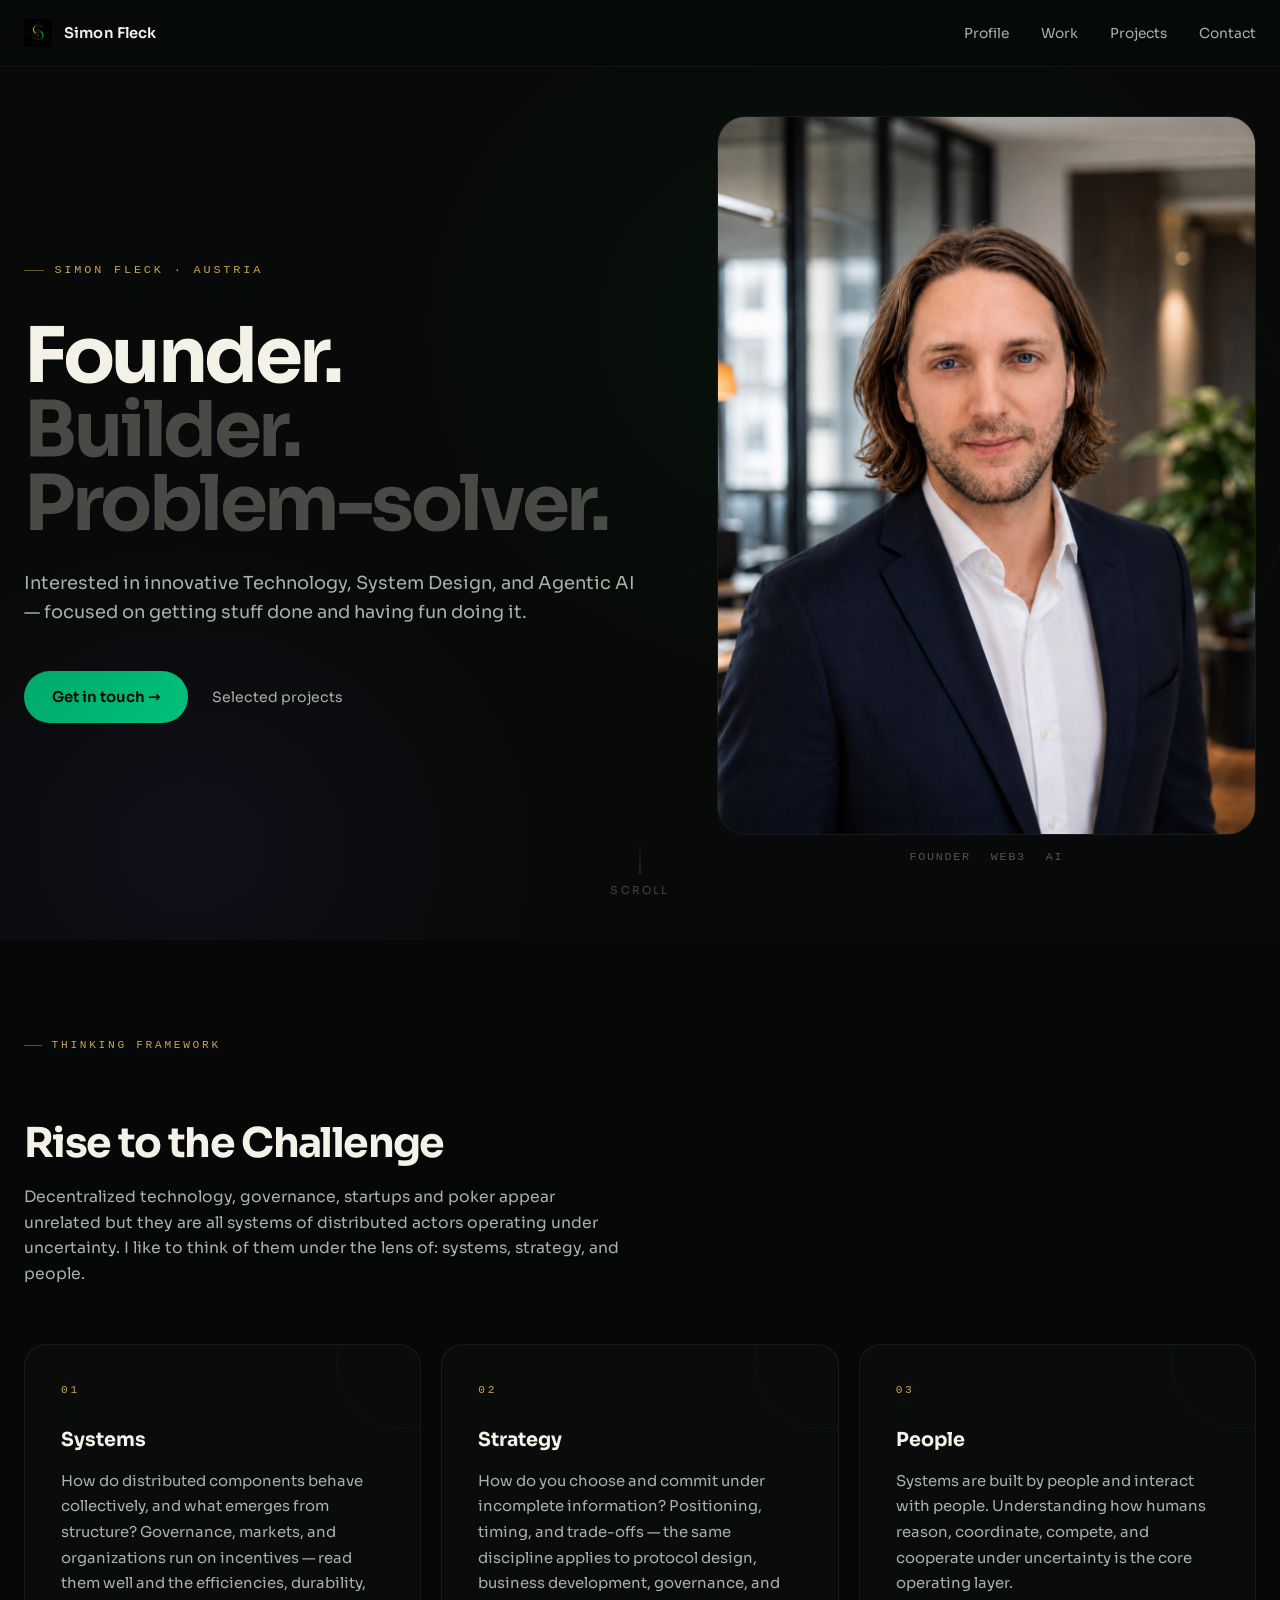
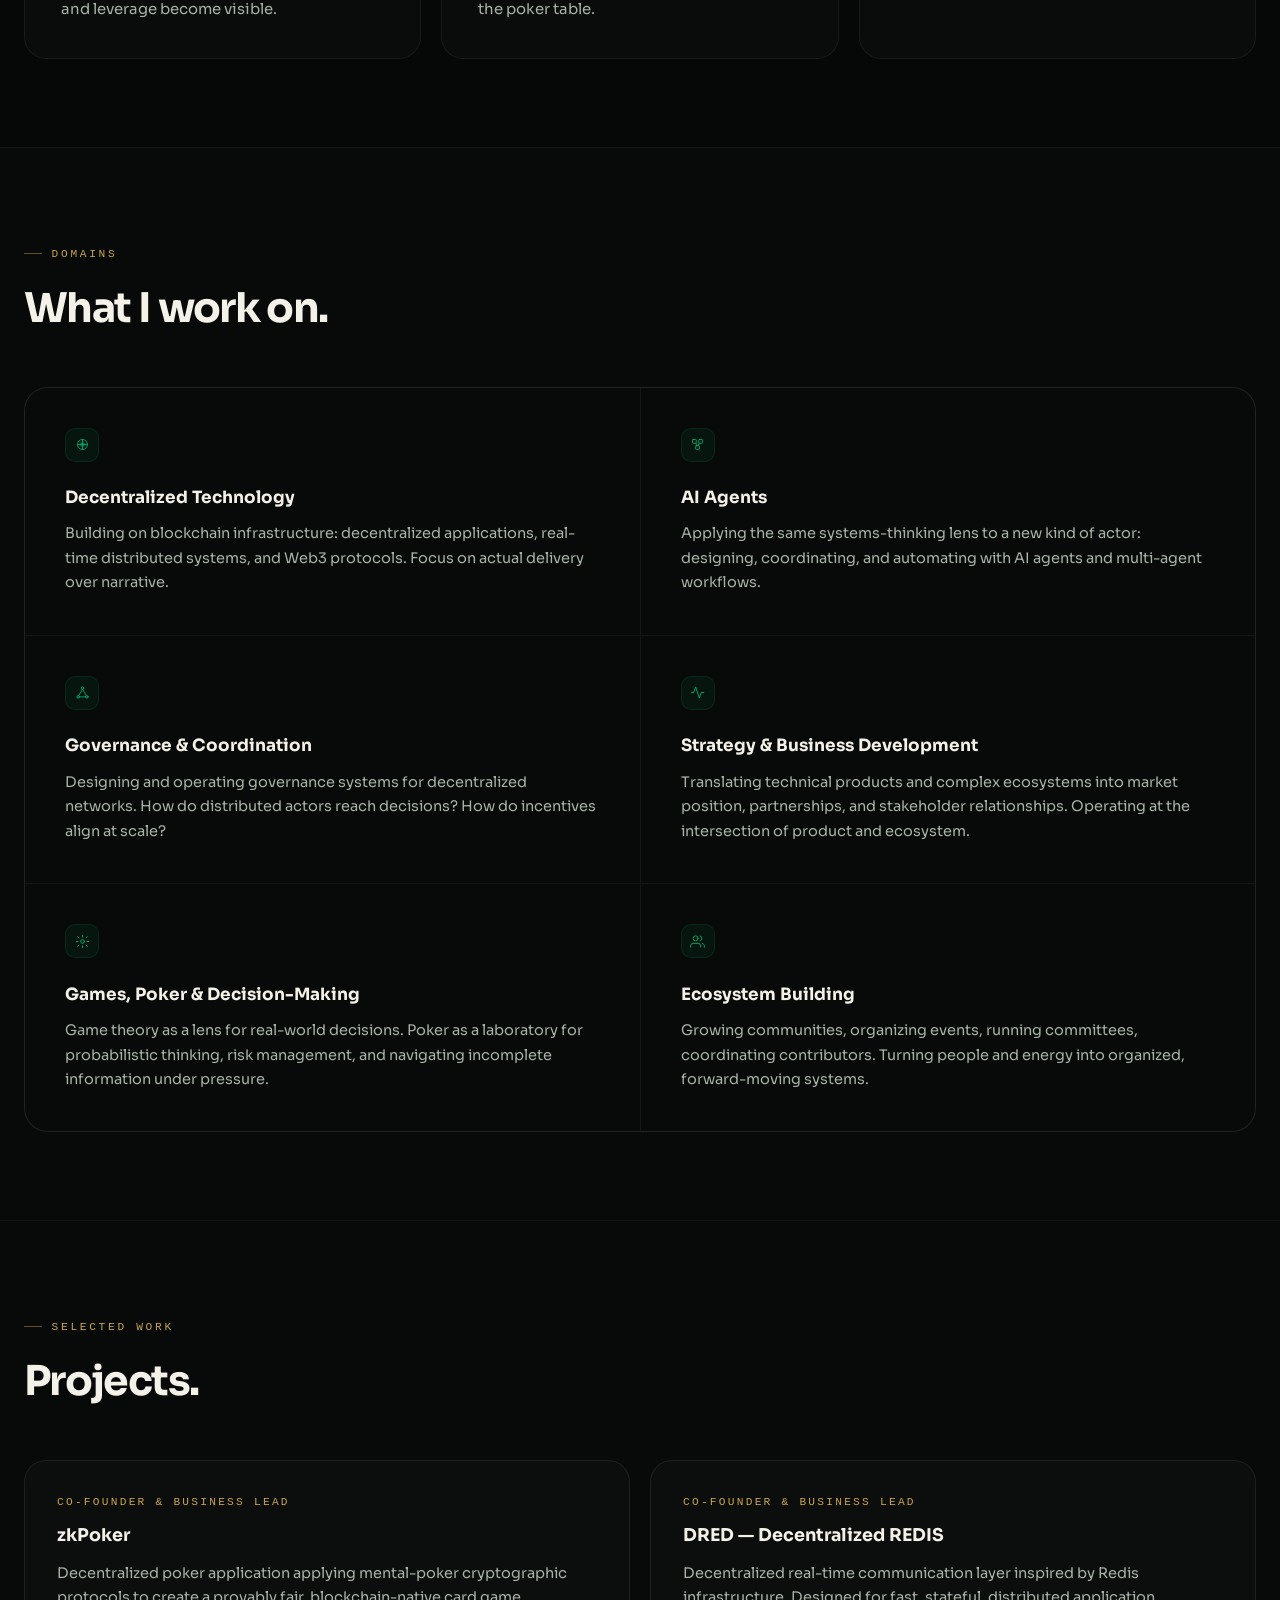
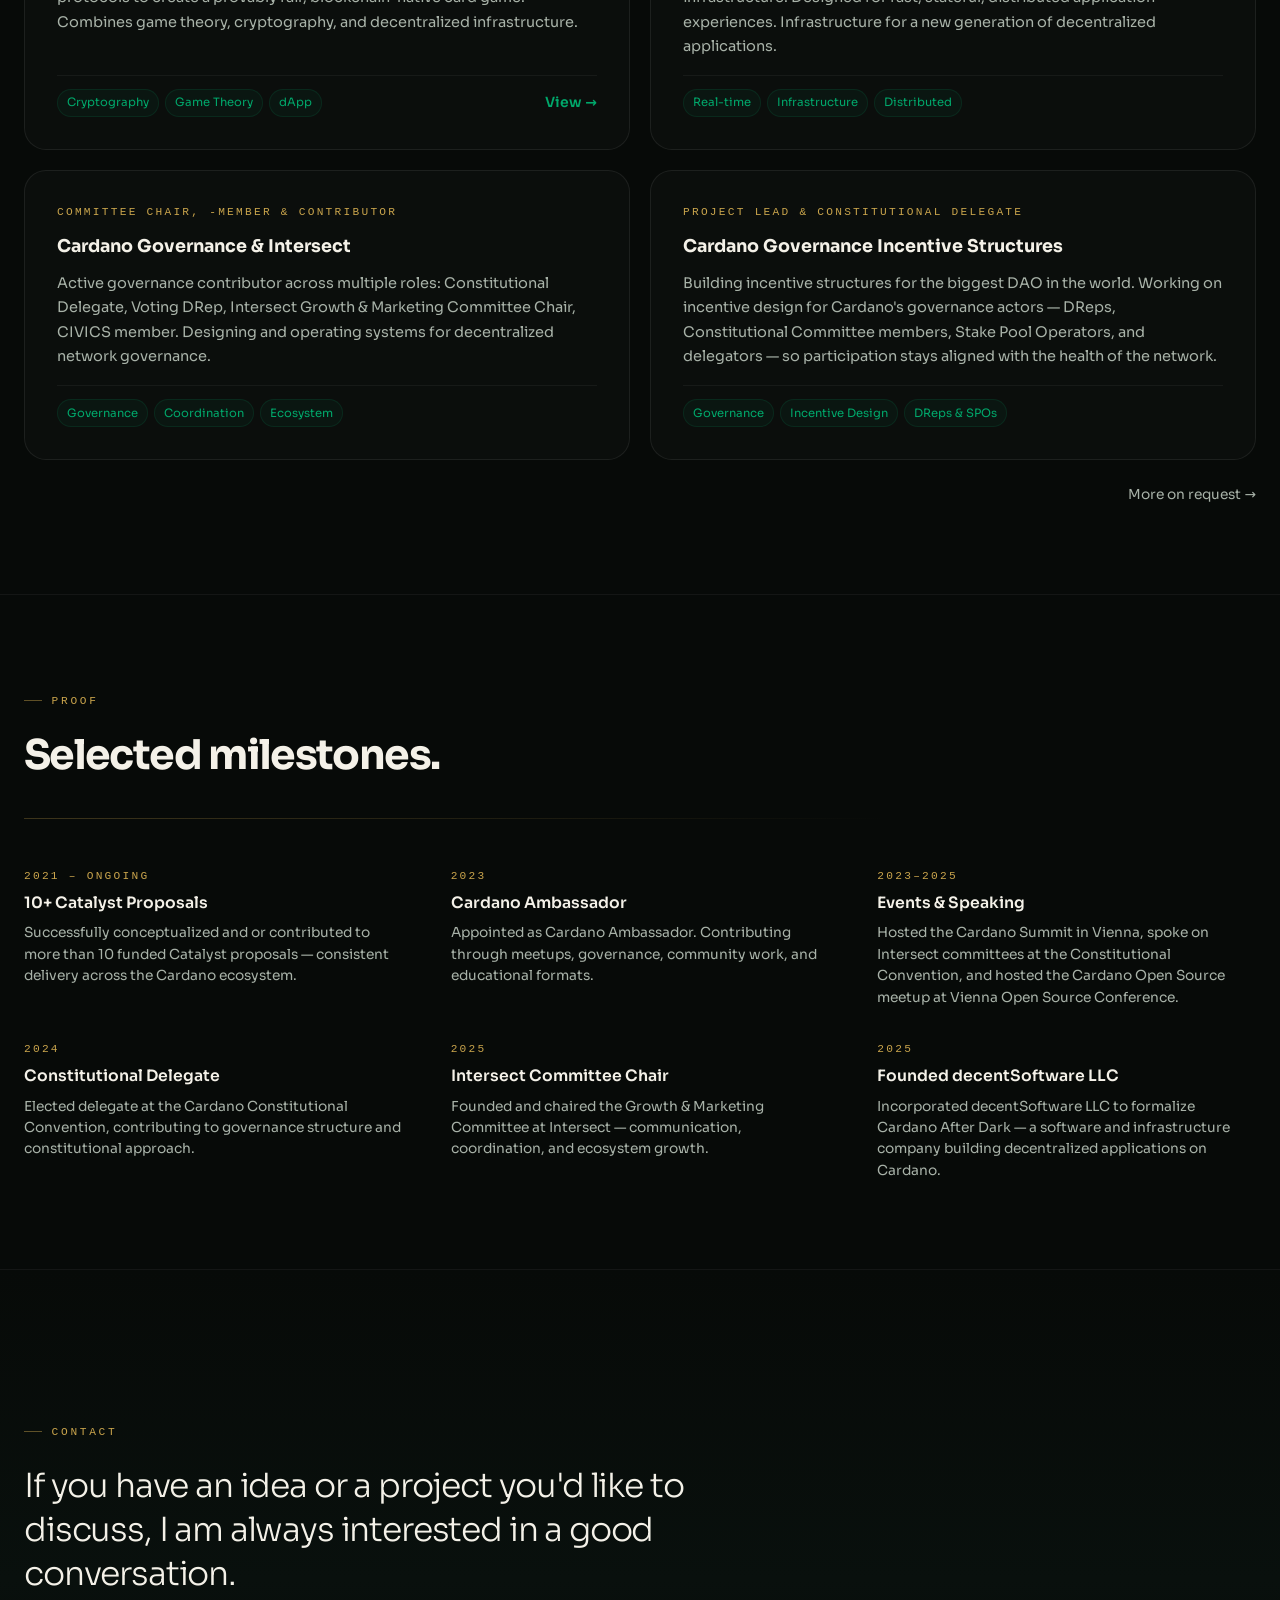
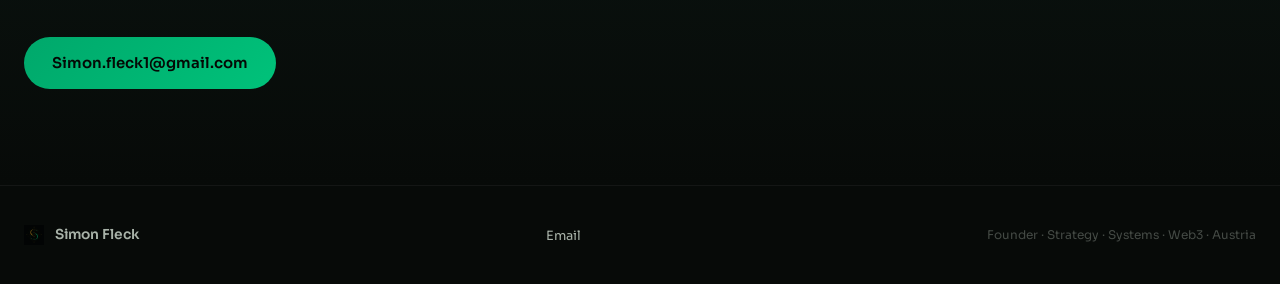
==== index.html @ a4ba829e "Initial commit: flecksimon.com personal site Co-Authored-By: Claude Sonnet 5 <noreply@anthropic.com>" ====
<!DOCTYPE html>
<html lang="en">
  <head>
    <meta charset="UTF-8" />
    <meta name="viewport" content="width=device-width, initial-scale=1.0" />
    <title>Simon Fleck | Founder, Strategist &amp; Systems-Oriented Builder</title>
    <meta name="description" content="Simon Fleck is a founder and strategist from Austria working across technology, coordination, incentives, governance, game theory, and human behavior." />
    <link rel="preconnect" href="https://fonts.googleapis.com" />
    <link rel="preconnect" href="https://fonts.gstatic.com" crossorigin />
    <link href="https://fonts.googleapis.com/css2?family=Sora:wght@300;400;600;700&display=swap" rel="stylesheet" />
    <link rel="stylesheet" href="profile.css" />
    <link rel="icon" type="image/x-icon" href="public/brand/favicon.ico" />
    <link rel="icon" type="image/png" sizes="32x32" href="public/brand/favicon-32.png" />
    <link rel="icon" type="image/png" sizes="16x16" href="public/brand/favicon-16.png" />
    <link rel="apple-touch-icon" sizes="180x180" href="public/brand/apple-touch-icon.png" />
    <meta property="og:title" content="Simon Fleck | Founder, Strategist &amp; Systems-Oriented Builder" />
    <meta property="og:description" content="A public profile for Simon Fleck: founder, strategist, and systems-oriented builder exploring technology, incentives, coordination, game theory, and human behavior." />
    <meta property="og:type" content="website" />
    <meta property="og:url" content="https://flecksimon.com/" />
  </head>
  <body>

    <!-- Navigation -->
    <nav class="site-nav">
      <div class="nav-inner">
        <a class="nav-brand" href="/">
          <img class="nav-mark" src="public/brand/mark-dark.png" alt="" />
          <span class="nav-name">Simon Fleck</span>
        </a>
        <ul class="nav-links">
          <li><a href="/">Profile</a></li>
          <li><a href="#what-i-work-on">Work</a></li>
          <li><a href="#projects">Projects</a></li>
          <li><a href="#contact">Contact</a></li>
        </ul>
      </div>
    </nav>

    <!-- ── Hero ── -->
    <section class="hero">
      <div class="hero-bg" aria-hidden="true"></div>
      <div class="orbital-bg" aria-hidden="true">
        <div class="orb orb-1"></div>
        <div class="orb orb-2"></div>
        <div class="orb orb-3"></div>
        <div class="orb-line"></div>
        <div class="orb-cross"></div>
      </div>

      <div class="hero-inner shell">
        <!-- Text -->
        <div class="hero-text">
          <p class="hero-eyebrow">Simon Fleck · Austria</p>
          <h1>
            Founder.<br>
            <span class="faint">Builder.</span><br>
            <span class="faint">Problem-solver.</span>
          </h1>
          <p class="hero-sub">
            Interested in innovative Technology, System Design, and Agentic AI — focused on getting stuff done and having fun doing it.
          </p>
          <div class="hero-actions">
            <a class="hero-cta" href="#contact">Get in touch →</a>
            <a class="hero-link" href="#projects">Selected projects</a>
          </div>
        </div>

        <!-- Portrait slot -->
        <div>
          <div class="photo-slot hero-portrait">
            <img src="public/photos/portrait.png" alt="Simon Fleck" />
          </div>
          <div class="hero-meta">
            <span class="hero-meta-item">Founder</span>
            <span class="hero-meta-item">Web3</span>
            <span class="hero-meta-item">AI</span>
          </div>
        </div>
      </div>

      <div class="hero-scroll" aria-hidden="true">
        <div class="scroll-line"></div>
        <span>Scroll</span>
      </div>
    </section>

    <!-- ── Systems / Framework ── -->
    <section class="section systems-section">
      <div class="shell">
        <p class="section-label">Thinking Framework</p>
        <h2><br>Rise to the Challenge</h2>
        <p class="systems-intro">
          Decentralized technology, governance, startups and poker appear unrelated but they are all systems of distributed actors operating under uncertainty. I like to think of them under the lens of: systems, strategy, and people.
        </p>
        <div class="systems-grid">
          <div class="system-card">
            <span class="system-n">01</span>
            <h3>Systems</h3>
            <p>How do distributed components behave collectively, and what emerges from structure? Governance, markets, and organizations run on incentives — read them well and the efficiencies, durability, and leverage become visible.</p>
          </div>
          <div class="system-card">
            <span class="system-n">02</span>
            <h3>Strategy</h3>
            <p>How do you choose and commit under incomplete information? Positioning, timing, and trade-offs — the same discipline applies to protocol design, business development, governance, and the poker table.</p>
          </div>
          <div class="system-card">
            <span class="system-n">03</span>
            <h3>People</h3>
            <p>Systems are built by people and interact with people. Understanding how humans reason, coordinate, compete, and cooperate under uncertainty is the core operating layer.</p>
          </div>
        </div>
      </div>
    </section>

    <!-- ── What I work on ── -->
    <section class="section" id="what-i-work-on">
      <div class="shell">
        <p class="section-label">Domains</p>
        <h2>What I work on.</h2>
        <div class="domains-grid">
          <div class="domain-tile">
            <div class="domain-icon">
              <svg viewBox="0 0 24 24" aria-hidden="true">
                <circle cx="12" cy="12" r="3"/>
                <circle cx="12" cy="12" r="8"/>
                <line x1="12" y1="4" x2="12" y2="20"/>
                <line x1="4" y1="12" x2="20" y2="12"/>
              </svg>
            </div>
            <h3>Decentralized Technology</h3>
            <p>Building on blockchain infrastructure: decentralized applications, real-time distributed systems, and Web3 protocols. Focus on actual delivery over narrative.</p>
          </div>
          <div class="domain-tile">
            <div class="domain-icon">
              <svg viewBox="0 0 24 24" aria-hidden="true">
                <rect x="4" y="4" width="6" height="6" rx="1"/>
                <rect x="14" y="4" width="6" height="6" rx="1"/>
                <rect x="9" y="14" width="6" height="6" rx="1"/>
                <line x1="9.5" y1="10" x2="11" y2="14"/>
                <line x1="14.5" y1="10" x2="13" y2="14"/>
              </svg>
            </div>
            <h3>AI Agents</h3>
            <p>Applying the same systems-thinking lens to a new kind of actor: designing, coordinating, and automating with AI agents and multi-agent workflows.</p>
          </div>
          <div class="domain-tile">
            <div class="domain-icon">
              <svg viewBox="0 0 24 24" aria-hidden="true">
                <circle cx="12" cy="5" r="2"/>
                <circle cx="5" cy="19" r="2"/>
                <circle cx="19" cy="19" r="2"/>
                <line x1="12" y1="7" x2="5.5" y2="17.5"/>
                <line x1="12" y1="7" x2="18.5" y2="17.5"/>
                <line x1="7" y1="19" x2="17" y2="19"/>
              </svg>
            </div>
            <h3>Governance &amp; Coordination</h3>
            <p>Designing and operating governance systems for decentralized networks. How do distributed actors reach decisions? How do incentives align at scale?</p>
          </div>
          <div class="domain-tile">
            <div class="domain-icon">
              <svg viewBox="0 0 24 24" aria-hidden="true">
                <polyline points="22 12 18 12 15 21 9 3 6 12 2 12"/>
              </svg>
            </div>
            <h3>Strategy &amp; Business Development</h3>
            <p>Translating technical products and complex ecosystems into market position, partnerships, and stakeholder relationships. Operating at the intersection of product and ecosystem.</p>
          </div>
          <div class="domain-tile">
            <div class="domain-icon">
              <svg viewBox="0 0 24 24" aria-hidden="true">
                <circle cx="12" cy="12" r="3"/>
                <path d="M12 2v3M12 19v3M4.22 4.22l2.12 2.12M17.66 17.66l2.12 2.12M2 12h3M19 12h3M4.22 19.78l2.12-2.12M17.66 6.34l2.12-2.12"/>
              </svg>
            </div>
            <h3>Games, Poker &amp; Decision-Making</h3>
            <p>Game theory as a lens for real-world decisions. Poker as a laboratory for probabilistic thinking, risk management, and navigating incomplete information under pressure.</p>
          </div>
          <div class="domain-tile">
            <div class="domain-icon">
              <svg viewBox="0 0 24 24" aria-hidden="true">
                <path d="M17 21v-2a4 4 0 0 0-4-4H5a4 4 0 0 0-4 4v2"/>
                <circle cx="9" cy="7" r="4"/>
                <path d="M23 21v-2a4 4 0 0 0-3-3.87"/>
                <path d="M16 3.13a4 4 0 0 1 0 7.75"/>
              </svg>
            </div>
            <h3>Ecosystem Building</h3>
            <p>Growing communities, organizing events, running committees, coordinating contributors. Turning people and energy into organized, forward-moving systems.</p>
          </div>
        </div>
      </div>
    </section>

    <!-- ── Selected Projects ── -->
    <section class="section" id="projects">
      <div class="shell">
        <p class="section-label">Selected Work</p>
        <h2>Projects.</h2>
        <div class="projects-grid">
          <div class="project-card">
            <span class="project-role">Co-founder &amp; Business Lead</span>
            <h3>zkPoker</h3>
            <p>Decentralized poker application applying mental-poker cryptographic protocols to create a provably fair, blockchain-native card game. Combines game theory, cryptography, and decentralized infrastructure.</p>
            <div class="project-footer">
              <div class="project-tags">
                <span class="ptag">Cryptography</span>
                <span class="ptag">Game Theory</span>
                <span class="ptag">dApp</span>
              </div>
              <a class="project-link" href="https://app.zkpoker.io" target="_blank" rel="noopener">View →</a>
            </div>
          </div>
          <div class="project-card">
            <span class="project-role">Co-founder &amp; Business Lead</span>
            <h3>DRED — Decentralized REDIS</h3>
            <p>Decentralized real-time communication layer inspired by Redis infrastructure. Designed for fast, stateful, distributed application experiences. Infrastructure for a new generation of decentralized applications.</p>
            <div class="project-footer">
              <div class="project-tags">
                <span class="ptag">Real-time</span>
                <span class="ptag">Infrastructure</span>
                <span class="ptag">Distributed</span>
              </div>
            </div>
          </div>
          <div class="project-card">
            <span class="project-role">Committee Chair, -member &amp; Contributor</span>
            <h3>Cardano Governance &amp; Intersect</h3>
            <p>Active governance contributor across multiple roles: Constitutional Delegate, Voting DRep, Intersect Growth &amp; Marketing Committee Chair, CIVICS member. Designing and operating systems for decentralized network governance.</p>
            <div class="project-footer">
              <div class="project-tags">
                <span class="ptag">Governance</span>
                <span class="ptag">Coordination</span>
                <span class="ptag">Ecosystem</span>
              </div>
            </div>
          </div>
          <div class="project-card">
            <span class="project-role">Project Lead &amp; Constitutional Delegate</span>
            <h3>Cardano Governance Incentive Structures</h3>
            <p>Building incentive structures for the biggest DAO in the world. Working on incentive design for Cardano's governance actors — DReps, Constitutional Committee members, Stake Pool Operators, and delegators — so participation stays aligned with the health of the network.</p>
            <div class="project-footer">
              <div class="project-tags">
                <span class="ptag">Governance</span>
                <span class="ptag">Incentive Design</span>
                <span class="ptag">DReps &amp; SPOs</span>
              </div>
            </div>
          </div>
        </div>
        <div class="section-more">
          <a href="#contact">More on request →</a>
        </div>
      </div>
    </section>

    <!-- ── Milestones ── -->
    <section class="section">
      <div class="shell">
        <p class="section-label">Proof</p>
        <h2>Selected milestones.</h2>
        <div class="milestones-divider" style="margin-top:2.5rem;"></div>
        <div class="milestones-grid">
          <div class="milestone">
            <span class="milestone-year">2021 – ongoing</span>
            <span class="milestone-title">10+ Catalyst Proposals</span>
            <p class="milestone-desc">Successfully conceptualized and or contributed to more than 10 funded Catalyst proposals — consistent delivery across the Cardano ecosystem.</p>
          </div>
          <div class="milestone">
            <span class="milestone-year">2023</span>
            <span class="milestone-title">Cardano Ambassador</span>
            <p class="milestone-desc">Appointed as Cardano Ambassador. Contributing through meetups, governance, community work, and educational formats.</p>
          </div>
          <div class="milestone">
            <span class="milestone-year">2023–2025</span>
            <span class="milestone-title">Events &amp; Speaking</span>
            <p class="milestone-desc">Hosted the Cardano Summit in Vienna, spoke on Intersect committees at the Constitutional Convention, and hosted the Cardano Open Source meetup at Vienna Open Source Conference.</p>
          </div>
          <div class="milestone">
            <span class="milestone-year">2024</span>
            <span class="milestone-title">Constitutional Delegate</span>
            <p class="milestone-desc">Elected delegate at the Cardano Constitutional Convention, contributing to governance structure and constitutional approach.</p>
          </div>
          <div class="milestone">
            <span class="milestone-year">2025</span>
            <span class="milestone-title">Intersect Committee Chair</span>
            <p class="milestone-desc">Founded and chaired the Growth &amp; Marketing Committee at Intersect — communication, coordination, and ecosystem growth.</p>
          </div>
          <div class="milestone">
            <span class="milestone-year">2025</span>
            <span class="milestone-title">Founded decentSoftware LLC</span>
            <p class="milestone-desc">Incorporated decentSoftware LLC to formalize Cardano After Dark — a software and infrastructure company building decentralized applications on Cardano.</p>
          </div>
        </div>
      </div>
    </section>

    <!-- ── Contact ── -->
    <section class="section contact-section" id="contact">
      <div class="shell">
        <p class="section-label">Contact</p>
        <p class="contact-statement">
          If you have an idea or a project you'd like to discuss, I am always interested in a good conversation.
        </p>
        <div class="contact-links">
          <a class="contact-link primary" href="mailto:Simon.fleck1@gmail.com">Simon.fleck1@gmail.com</a>
        </div>
      </div>
    </section>

    <!-- Footer -->
    <footer class="footer">
      <div class="footer-inner">
        <div class="footer-brand">
          <img class="footer-mark" src="public/brand/mark-dark.png" alt="" />
          <span class="footer-name">Simon Fleck</span>
        </div>
        <ul class="footer-links">
          <li><a href="mailto:Simon.fleck1@gmail.com">Email</a></li>
        </ul>
        <p class="footer-copy">Founder · Strategy · Systems · Web3 · Austria</p>
      </div>
    </footer>

  </body>
</html>
---- profile.css ----
:root {
  color-scheme: dark;
  --bg: #070A08;
  --panel: #0D1210;
  --text: #F4F1E8;
  --muted: #A8B2A8;
  --emerald: #00A86B;
  --emerald-bright: #00D18A;
  --gold: #C9A44C;
  --border: rgba(255, 255, 255, 0.06);
  --mono: 'Courier New', 'Courier', monospace;
}

* { box-sizing: border-box; margin: 0; padding: 0; }

html, body {
  min-height: 100%;
  background: var(--bg);
  color: var(--text);
  font-family: 'Sora', Inter, ui-sans-serif, system-ui, -apple-system, sans-serif;
  line-height: 1.65;
}

a { color: var(--emerald); text-decoration: none; }
a:hover { text-decoration: underline; }

/* ── Navigation ── */
.site-nav {
  position: fixed;
  inset: 0 0 auto 0;
  z-index: 100;
  background: rgba(7, 10, 8, 0.85);
  backdrop-filter: blur(18px);
  border-bottom: 1px solid rgba(255, 255, 255, 0.05);
}

.nav-inner {
  width: min(1280px, calc(100% - 3rem));
  margin: 0 auto;
  display: flex;
  align-items: center;
  justify-content: space-between;
  height: 66px;
}

.nav-brand {
  display: flex;
  align-items: center;
  gap: 0.75rem;
  text-decoration: none !important;
}

.nav-mark { width: 28px; height: 28px; object-fit: contain; }

.nav-name {
  font-weight: 600;
  font-size: 0.92rem;
  color: var(--text);
  letter-spacing: 0.01em;
}

.nav-links {
  display: flex;
  align-items: center;
  gap: 2rem;
  list-style: none;
}

.nav-links a {
  font-size: 0.86rem;
  color: var(--muted);
  transition: color 0.18s;
}

.nav-links a:hover { color: var(--text); text-decoration: none; }

/* ── Shell ── */
.shell {
  width: min(1280px, calc(100% - 3rem));
  margin: 0 auto;
}

/* ── Photo slots ── */
.photo-slot {
  position: relative;
  overflow: hidden;
  background: #090D0B;
}

.photo-slot::before {
  content: '';
  position: absolute;
  inset: 0;
  background-image: radial-gradient(circle, rgba(255, 255, 255, 0.026) 1px, transparent 1px);
  background-size: 22px 22px;
  pointer-events: none;
}

.photo-slot img {
  position: absolute;
  inset: 0;
  width: 100%;
  height: 100%;
  object-fit: cover;
  display: block;
}

/* ── Hero ── */
.hero {
  position: relative;
  min-height: 100vh;
  overflow: hidden;
  display: flex;
  flex-direction: column;
  justify-content: center;
  padding: 116px 0 72px;
}

.hero-bg {
  position: absolute;
  inset: 0;
  background:
    radial-gradient(ellipse 55% 65% at 65% 35%, rgba(0, 168, 107, 0.055) 0%, transparent 60%),
    radial-gradient(ellipse 50% 60% at 15% 90%, rgba(33, 22, 52, 0.4) 0%, transparent 55%),
    #070A08;
}

.orbital-bg {
  position: absolute;
  right: -2%;
  top: 50%;
  transform: translateY(-52%);
  width: min(48vw, 600px);
  height: min(48vw, 600px);
  pointer-events: none;
}

.orb {
  position: absolute;
  border-radius: 50%;
}

.orb-1 { inset: 16%; border: 1px solid rgba(0, 168, 107, 0.1); }
.orb-2 { inset: 2%;  border: 1px solid rgba(201, 164, 76, 0.045); }
.orb-3 {
  inset: 32%;
  border: 1px solid rgba(0, 168, 107, 0.14);
  background: rgba(0, 168, 107, 0.02);
}

.orb-cross {
  position: absolute;
  top: 50%;
  left: 50%;
  transform: translate(-50%, -50%);
  width: 12px;
  height: 12px;
}

.orb-cross::before,
.orb-cross::after {
  content: '';
  position: absolute;
  background: rgba(201, 164, 76, 0.4);
}

.orb-cross::before { width: 1px; height: 100%; left: 50%; }
.orb-cross::after  { height: 1px; width: 100%; top: 50%; }

.orb-line {
  position: absolute;
  top: 50%;
  left: -15%;
  right: -15%;
  height: 1px;
  background: rgba(0, 168, 107, 0.05);
  transform-origin: center;
  transform: rotate(-20deg);
}

/* Hero layout — text left, portrait right */
.hero-inner {
  position: relative;
  z-index: 1;
  display: grid;
  grid-template-columns: 1.05fr 0.9fr;
  gap: 4rem;
  align-items: center;
}

.hero-text { display: flex; flex-direction: column; }

.hero-eyebrow {
  display: inline-flex;
  align-items: center;
  gap: 0.65rem;
  font-size: 0.74rem;
  letter-spacing: 0.24em;
  text-transform: uppercase;
  color: var(--gold);
  font-family: var(--mono);
  margin-bottom: 2.5rem;
}

.hero-eyebrow::before {
  content: '';
  display: block;
  width: 20px;
  height: 1px;
  background: var(--gold);
  opacity: 0.5;
}

.hero h1 {
  font-size: clamp(3.6rem, 6vw, 6.4rem);
  font-weight: 700;
  line-height: 0.96;
  letter-spacing: -0.045em;
}

.hero h1 .faint { color: rgba(244, 241, 232, 0.28); }

.hero-sub {
  margin-top: 1.75rem;
  font-size: clamp(1rem, 1.4vw, 1.15rem);
  color: var(--muted);
  line-height: 1.62;
  max-width: 50ch;
  font-weight: 400;
}

.hero-actions {
  margin-top: 2.75rem;
  display: flex;
  align-items: center;
  gap: 1.5rem;
  flex-wrap: wrap;
}

.hero-cta {
  padding: 0.85rem 1.75rem;
  border-radius: 999px;
  background: linear-gradient(135deg, #00A86B 0%, #00C27A 100%);
  color: #040905 !important;
  font-weight: 600;
  font-size: 0.93rem;
  transition: transform 0.2s, box-shadow 0.2s;
  text-decoration: none !important;
}

.hero-cta:hover {
  transform: translateY(-1px);
  box-shadow: 0 12px 36px rgba(0, 168, 107, 0.25);
}

.hero-link {
  font-size: 0.88rem;
  color: var(--muted);
  transition: color 0.18s;
  text-decoration: none;
}

.hero-link:hover { color: var(--text); }

/* Hero portrait slot */
.hero-portrait {
  aspect-ratio: 3 / 4;
  border-radius: 28px;
  border: 1px solid var(--border);
  width: 100%;
}

/* Small info block below portrait */
.hero-meta {
  margin-top: 0.85rem;
  display: flex;
  gap: 1.25rem;
  justify-content: center;
}

.hero-meta-item {
  font-size: 0.74rem;
  letter-spacing: 0.14em;
  text-transform: uppercase;
  color: rgba(168, 178, 168, 0.45);
  font-family: var(--mono);
}

/* Scroll indicator */
.hero-scroll {
  position: absolute;
  bottom: 2.5rem;
  left: 50%;
  transform: translateX(-50%);
  display: flex;
  flex-direction: column;
  align-items: center;
  gap: 0.5rem;
  color: var(--muted);
  font-size: 0.68rem;
  letter-spacing: 0.2em;
  text-transform: uppercase;
  opacity: 0.35;
  z-index: 1;
}

.scroll-line {
  width: 1px;
  height: 34px;
  background: linear-gradient(to bottom, transparent, var(--muted));
}

/* ── Section base ── */
.section {
  padding: 5.5rem 0;
}

.section + .section {
  border-top: 1px solid rgba(255, 255, 255, 0.05);
}

.section-label {
  display: inline-flex;
  align-items: center;
  gap: 0.6rem;
  margin-bottom: 1.5rem;
  font-size: 0.7rem;
  letter-spacing: 0.24em;
  text-transform: uppercase;
  color: var(--gold);
  font-family: var(--mono);
}

.section-label::before {
  content: '';
  display: block;
  width: 18px;
  height: 1px;
  background: var(--gold);
  opacity: 0.45;
}

.section h2 {
  font-size: clamp(2.1rem, 3.2vw, 3.2rem);
  font-weight: 700;
  letter-spacing: -0.04em;
  line-height: 1.06;
}

/* ── Systems / Framework ── */
.systems-section {
  background: rgba(0, 0, 0, 0.16);
}

.systems-intro {
  margin-top: 1.2rem;
  color: var(--muted);
  font-size: 0.98rem;
  max-width: 50ch;
  line-height: 1.65;
}

.systems-grid {
  display: grid;
  grid-template-columns: repeat(3, minmax(0, 1fr));
  gap: 1.25rem;
  margin-top: 3.5rem;
}

.system-card {
  padding: 2.25rem;
  border-radius: 22px;
  border: 1px solid rgba(255, 255, 255, 0.06);
  background: rgba(255, 255, 255, 0.018);
  position: relative;
  overflow: hidden;
}

.system-card::after {
  content: '';
  position: absolute;
  top: -48px;
  right: -48px;
  width: 130px;
  height: 130px;
  border-radius: 50%;
  border: 1px solid rgba(0, 168, 107, 0.065);
  pointer-events: none;
}

.system-n {
  display: block;
  font-size: 0.7rem;
  letter-spacing: 0.24em;
  color: var(--gold);
  font-family: var(--mono);
  margin-bottom: 1.5rem;
}

.system-card h3 {
  margin-bottom: 0.85rem;
  font-size: 1.2rem;
}

.system-card p {
  color: var(--muted);
  font-size: 0.93rem;
  line-height: 1.72;
}

/* ── Domains ── */
.domains-grid {
  display: grid;
  grid-template-columns: repeat(2, minmax(0, 1fr));
  gap: 1px;
  background: rgba(255, 255, 255, 0.055);
  border-radius: 24px;
  overflow: hidden;
  border: 1px solid rgba(255, 255, 255, 0.055);
  margin-top: 3.5rem;
}

.domain-tile {
  padding: 2.5rem;
  background: var(--bg);
}

.domain-tile:last-child:nth-child(odd) { grid-column: span 2; }

.domain-icon {
  width: 34px;
  height: 34px;
  border-radius: 10px;
  background: rgba(0, 168, 107, 0.07);
  border: 1px solid rgba(0, 168, 107, 0.14);
  display: flex;
  align-items: center;
  justify-content: center;
  margin-bottom: 1.4rem;
}

.domain-icon svg {
  width: 15px;
  height: 15px;
  stroke: var(--emerald);
  fill: none;
  stroke-width: 1.5;
  stroke-linecap: round;
  stroke-linejoin: round;
}

.domain-tile h3 { font-size: 1.06rem; margin-bottom: 0.6rem; }
.domain-tile p { color: var(--muted); font-size: 0.91rem; line-height: 1.68; }

/* ── Projects ── */
.projects-grid {
  display: grid;
  grid-template-columns: repeat(2, minmax(0, 1fr));
  gap: 1.25rem;
  margin-top: 3.5rem;
}

.project-card {
  padding: 2rem;
  border-radius: 22px;
  border: 1px solid rgba(255, 255, 255, 0.07);
  background: rgba(255, 255, 255, 0.018);
  display: flex;
  flex-direction: column;
  transition: border-color 0.22s, transform 0.22s;
}

.project-card:hover {
  border-color: rgba(0, 168, 107, 0.2);
  transform: translateY(-2px);
}

.project-role {
  font-size: 0.7rem;
  letter-spacing: 0.2em;
  text-transform: uppercase;
  color: var(--gold);
  font-family: var(--mono);
  margin-bottom: 0.65rem;
}

.project-card h3 { font-size: 1.1rem; margin-bottom: 0.65rem; }

.project-card p {
  color: var(--muted);
  font-size: 0.91rem;
  line-height: 1.68;
  flex: 1;
}

.project-footer {
  display: flex;
  align-items: center;
  justify-content: space-between;
  padding-top: 0.85rem;
  border-top: 1px solid rgba(255, 255, 255, 0.05);
  margin-top: 1rem;
  gap: 0.5rem;
}

.project-tags { display: flex; gap: 0.4rem; flex-wrap: wrap; }

.ptag {
  padding: 0.2rem 0.55rem;
  border-radius: 999px;
  font-size: 0.72rem;
  background: rgba(0, 168, 107, 0.055);
  border: 1px solid rgba(0, 168, 107, 0.13);
  color: var(--emerald);
}

.project-link {
  font-size: 0.875rem;
  color: var(--emerald);
  font-weight: 600;
  white-space: nowrap;
}

.project-link:hover { text-decoration: underline; }

.section-more {
  display: flex;
  justify-content: flex-end;
  margin-top: 1.5rem;
}

.section-more a { font-size: 0.86rem; color: var(--muted); }
.section-more a:hover { color: var(--text); text-decoration: none; }

/* ── Milestones ── */
.milestones-divider {
  height: 1px;
  background: linear-gradient(90deg, rgba(201, 164, 76, 0.28) 0%, transparent 70%);
  margin-bottom: 3rem;
}

.milestones-grid {
  display: grid;
  grid-template-columns: repeat(3, minmax(0, 1fr));
  gap: 2rem 3rem;
}

.milestone-year {
  font-size: 0.7rem;
  letter-spacing: 0.2em;
  text-transform: uppercase;
  color: var(--gold);
  font-family: var(--mono);
  display: block;
  margin-bottom: 0.35rem;
}

.milestone-title {
  font-size: 0.98rem;
  font-weight: 600;
  color: var(--text);
  display: block;
  margin-bottom: 0.35rem;
}

.milestone-desc { font-size: 0.86rem; color: var(--muted); line-height: 1.56; }

/* ── Contact ── */
.contact-section {
  padding: 9rem 0 6rem;
  background: linear-gradient(180deg, var(--bg) 0%, #09100D 60%, var(--bg) 100%);
}

.contact-statement {
  font-size: clamp(1.7rem, 2.6vw, 2.4rem);
  font-weight: 300;
  letter-spacing: -0.035em;
  line-height: 1.32;
  max-width: 680px;
  margin-bottom: 2.5rem;
}

.contact-links {
  display: flex;
  gap: 1.25rem;
  flex-wrap: wrap;
  align-items: center;
}

.contact-link {
  font-size: 0.93rem;
  color: var(--muted);
  transition: color 0.18s;
  text-decoration: none;
  display: flex;
  align-items: center;
  gap: 0.4rem;
}

.contact-link:hover { color: var(--text); }

.contact-link.primary {
  padding: 0.85rem 1.75rem;
  border-radius: 999px;
  background: linear-gradient(135deg, #00A86B 0%, #00C27A 100%);
  color: #040905 !important;
  font-weight: 600;
  font-size: 0.93rem;
  transition: transform 0.2s, box-shadow 0.2s;
}

.contact-link.primary:hover {
  transform: translateY(-1px);
  box-shadow: 0 12px 36px rgba(0, 168, 107, 0.24);
}

/* ── Footer ── */
.footer {
  padding: 2.25rem 0;
  border-top: 1px solid rgba(255, 255, 255, 0.05);
}

.footer-inner {
  width: min(1280px, calc(100% - 3rem));
  margin: 0 auto;
  display: flex;
  align-items: center;
  justify-content: space-between;
  flex-wrap: wrap;
  gap: 1rem;
}

.footer-brand { display: flex; align-items: center; gap: 0.7rem; }

.footer-mark {
  width: 20px;
  height: 20px;
  object-fit: contain;
  opacity: 0.6;
}

.footer-name { font-size: 0.86rem; color: var(--muted); font-weight: 600; }

.footer-links {
  display: flex;
  gap: 1.5rem;
  list-style: none;
}

.footer-links a { font-size: 0.8rem; color: var(--muted); transition: color 0.18s; }
.footer-links a:hover { color: var(--text); text-decoration: none; }

.footer-copy { font-size: 0.75rem; color: rgba(168, 178, 168, 0.38); }

/* ── Responsive ── */
@media (max-width: 1024px) {
  .hero-inner { grid-template-columns: 1fr; gap: 3rem; }
  .hero-portrait { aspect-ratio: 16 / 9; max-height: 340px; }
  .systems-grid { grid-template-columns: 1fr; }
  .nav-links { display: none; }
  .orbital-bg { opacity: 0.3; }
}

@media (max-width: 768px) {
  .section { padding: 3.5rem 0; }
  .contact-section { padding: 4rem 0 3rem; }
  .hero { padding: 100px 0 64px; }
  .projects-grid { grid-template-columns: 1fr; }
  .domains-grid { grid-template-columns: 1fr; }
  .domain-tile:last-child:nth-child(odd) { grid-column: auto; }
  .milestones-grid { grid-template-columns: 1fr 1fr; }
  .footer-copy { display: none; }
}

@media (max-width: 560px) {
  .milestones-grid { grid-template-columns: 1fr; }
  .footer-inner { flex-direction: column; align-items: flex-start; }
}
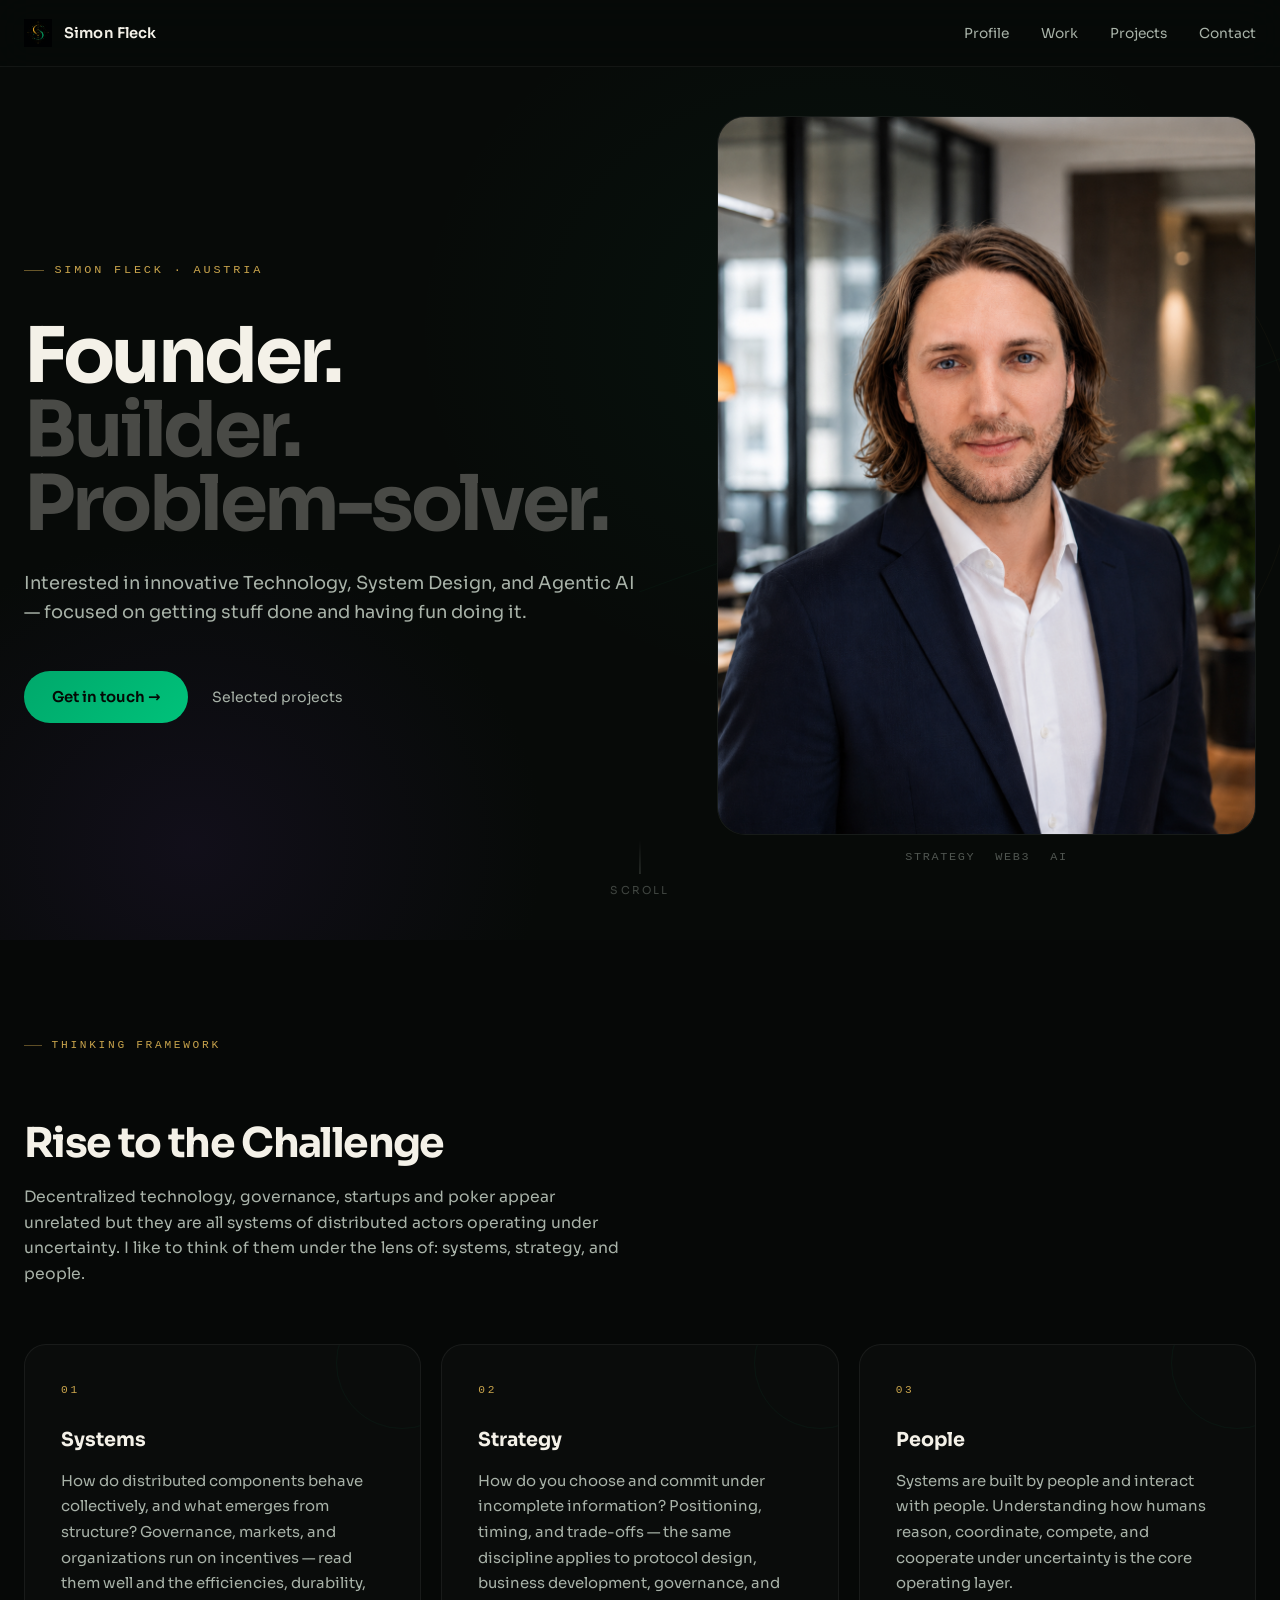
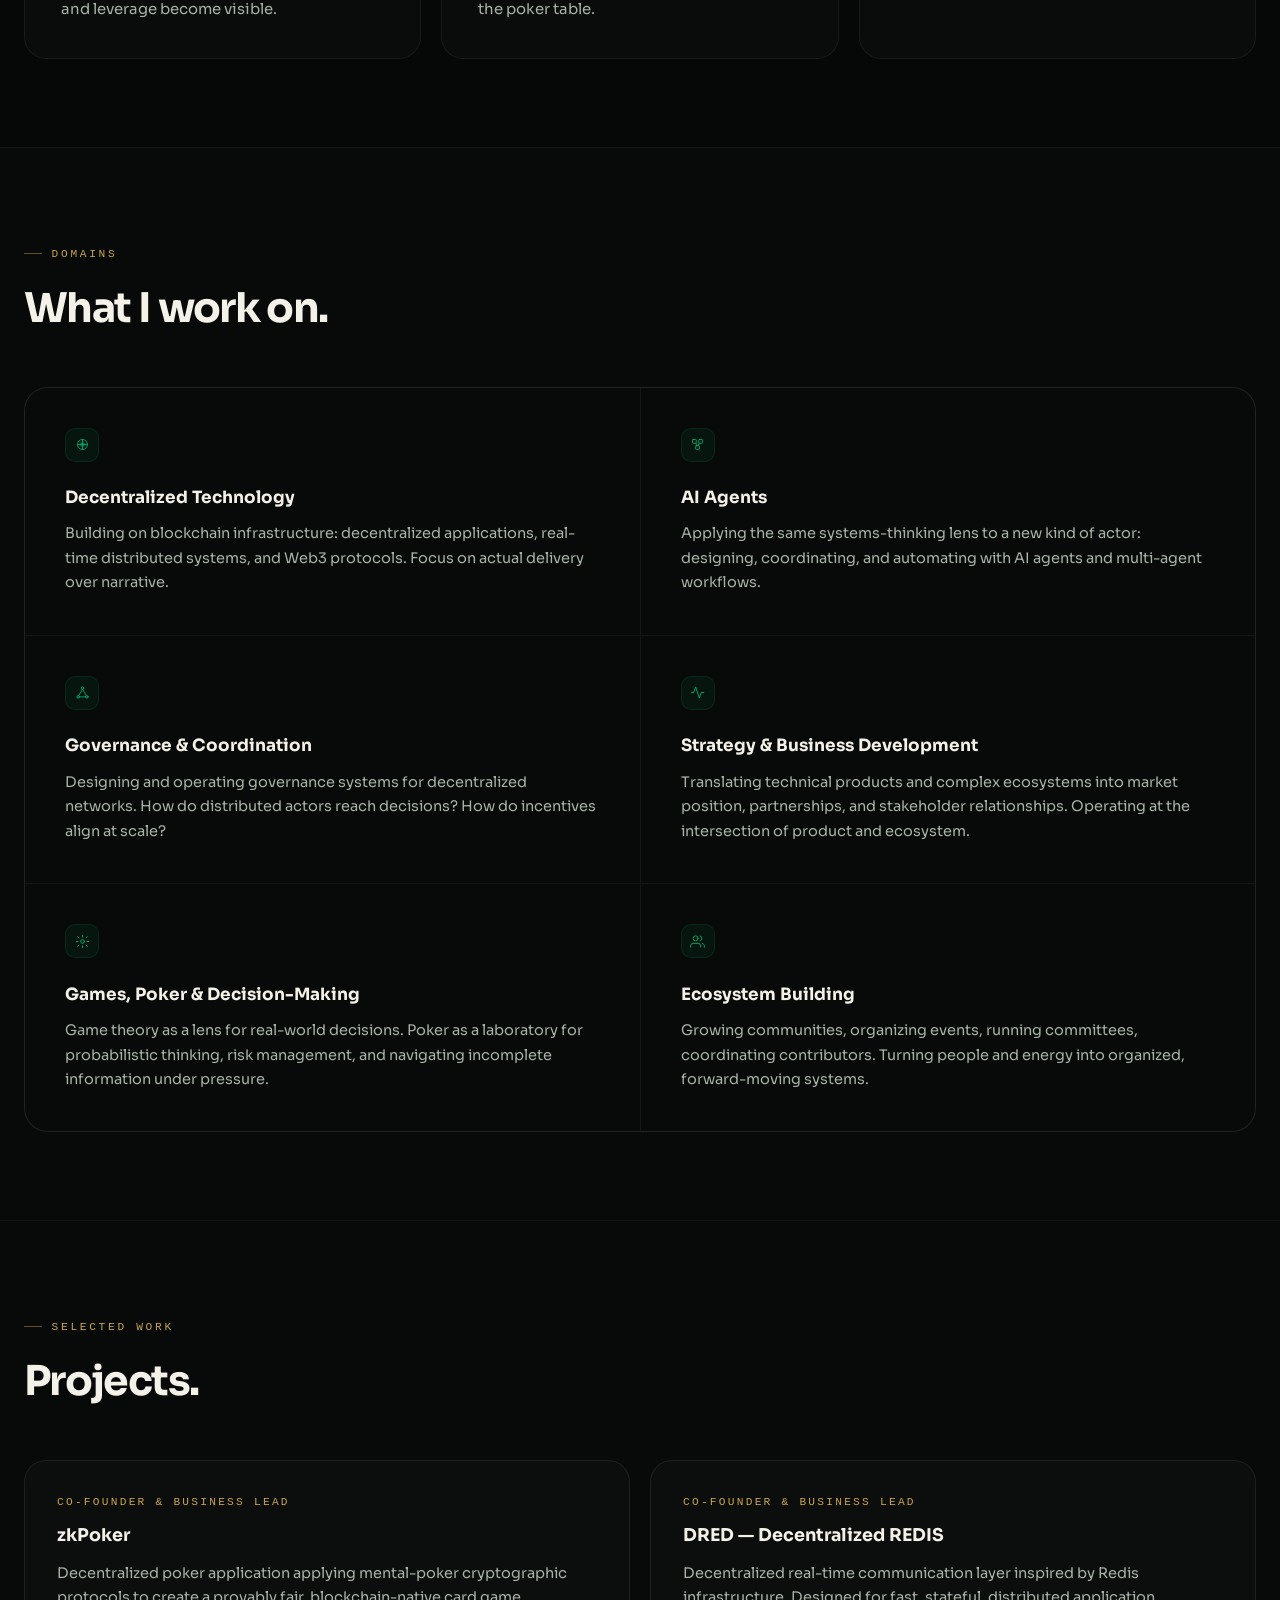
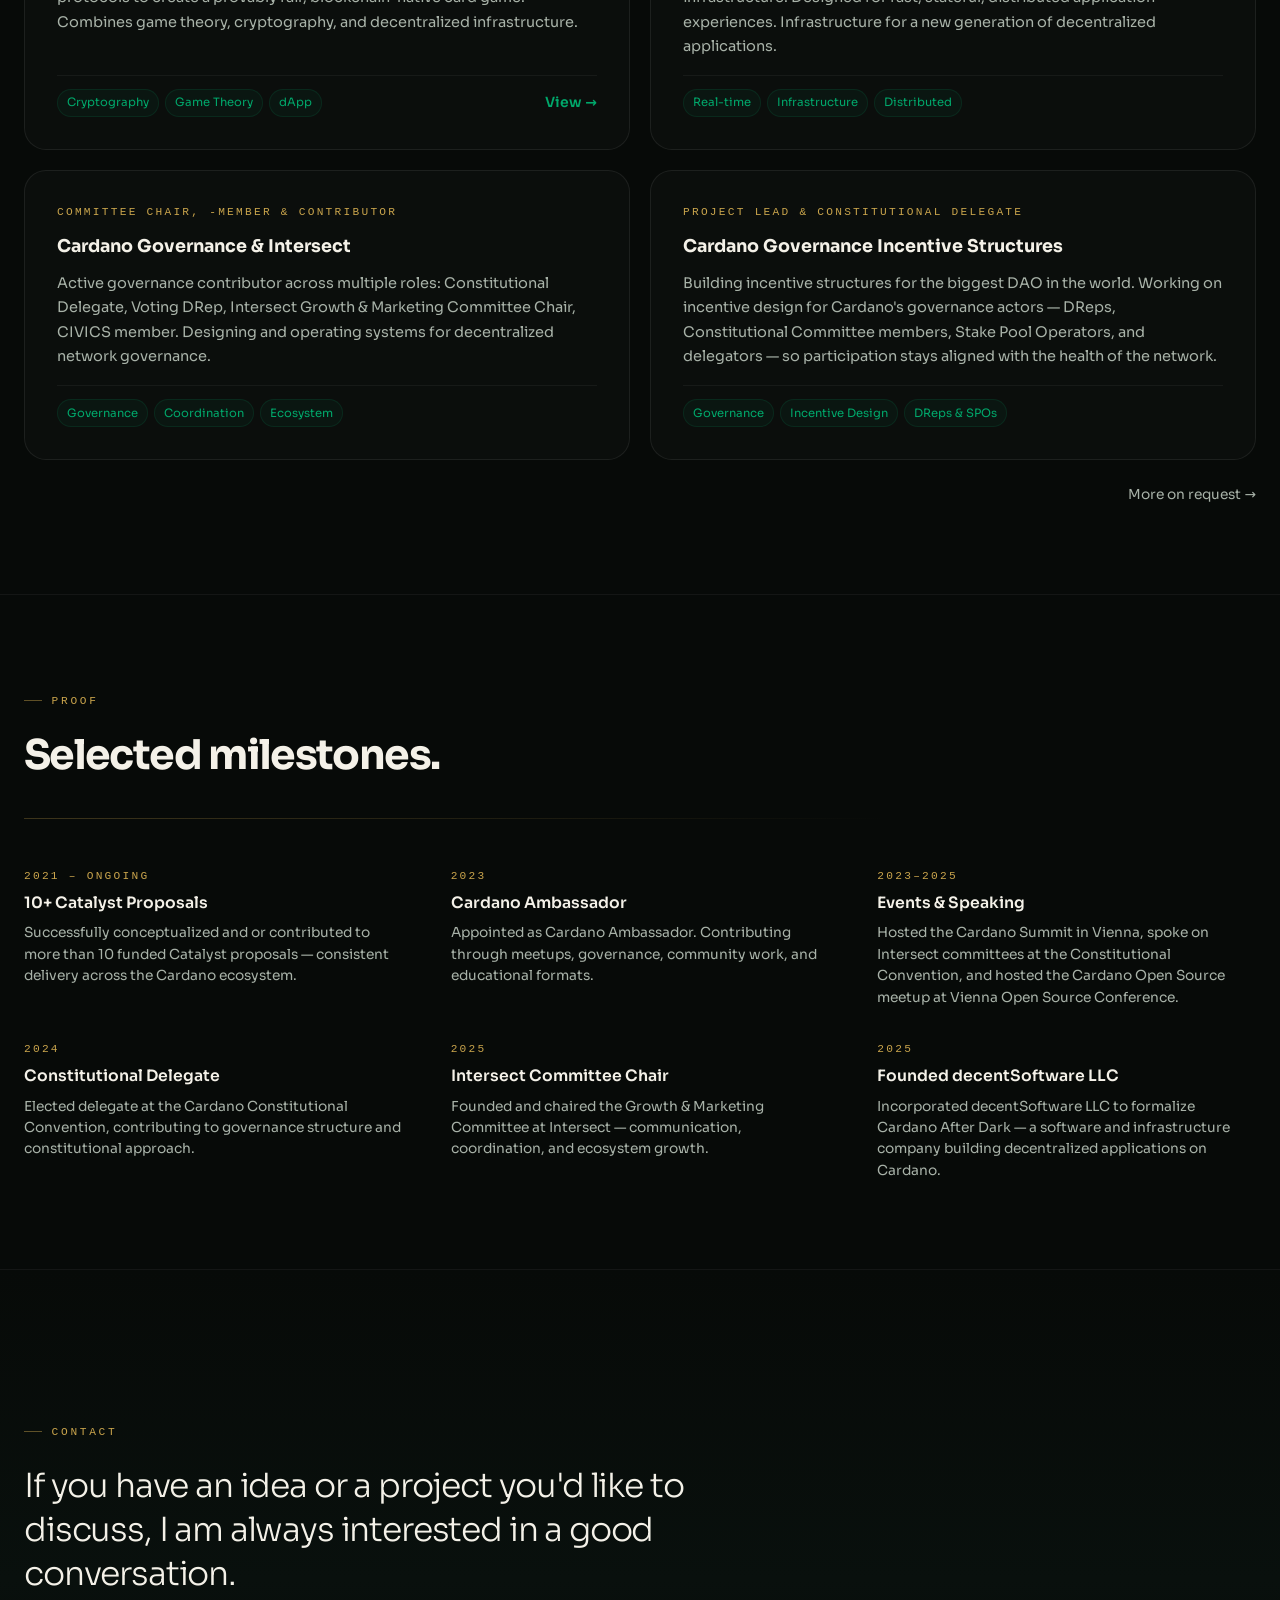
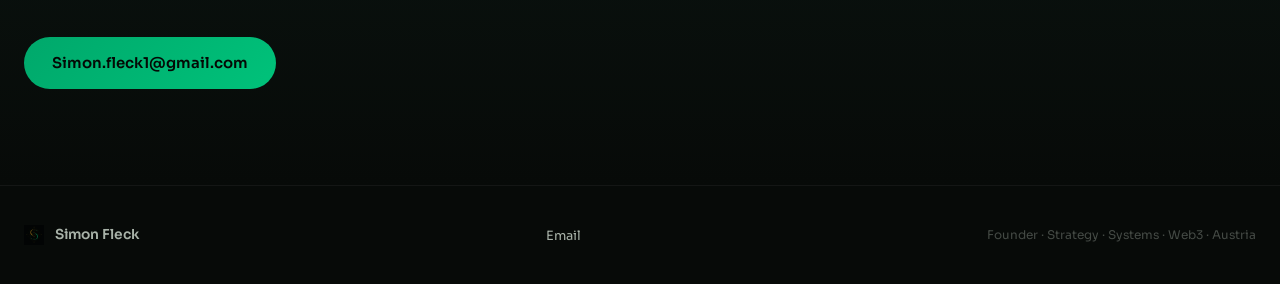
==== commit 1cf6be38: "Update hero badge and thinking framework heading Co-Authored-By: Claude Sonnet 5 <noreply@anthropic." ====
--- a/index.html
+++ b/index.html
@@ -71,7 +71,7 @@
             <img src="public/photos/portrait.png" alt="Simon Fleck" />
           </div>
           <div class="hero-meta">
-            <span class="hero-meta-item">Founder</span>
+            <span class="hero-meta-item">Strategy</span>
             <span class="hero-meta-item">Web3</span>
             <span class="hero-meta-item">AI</span>
           </div>
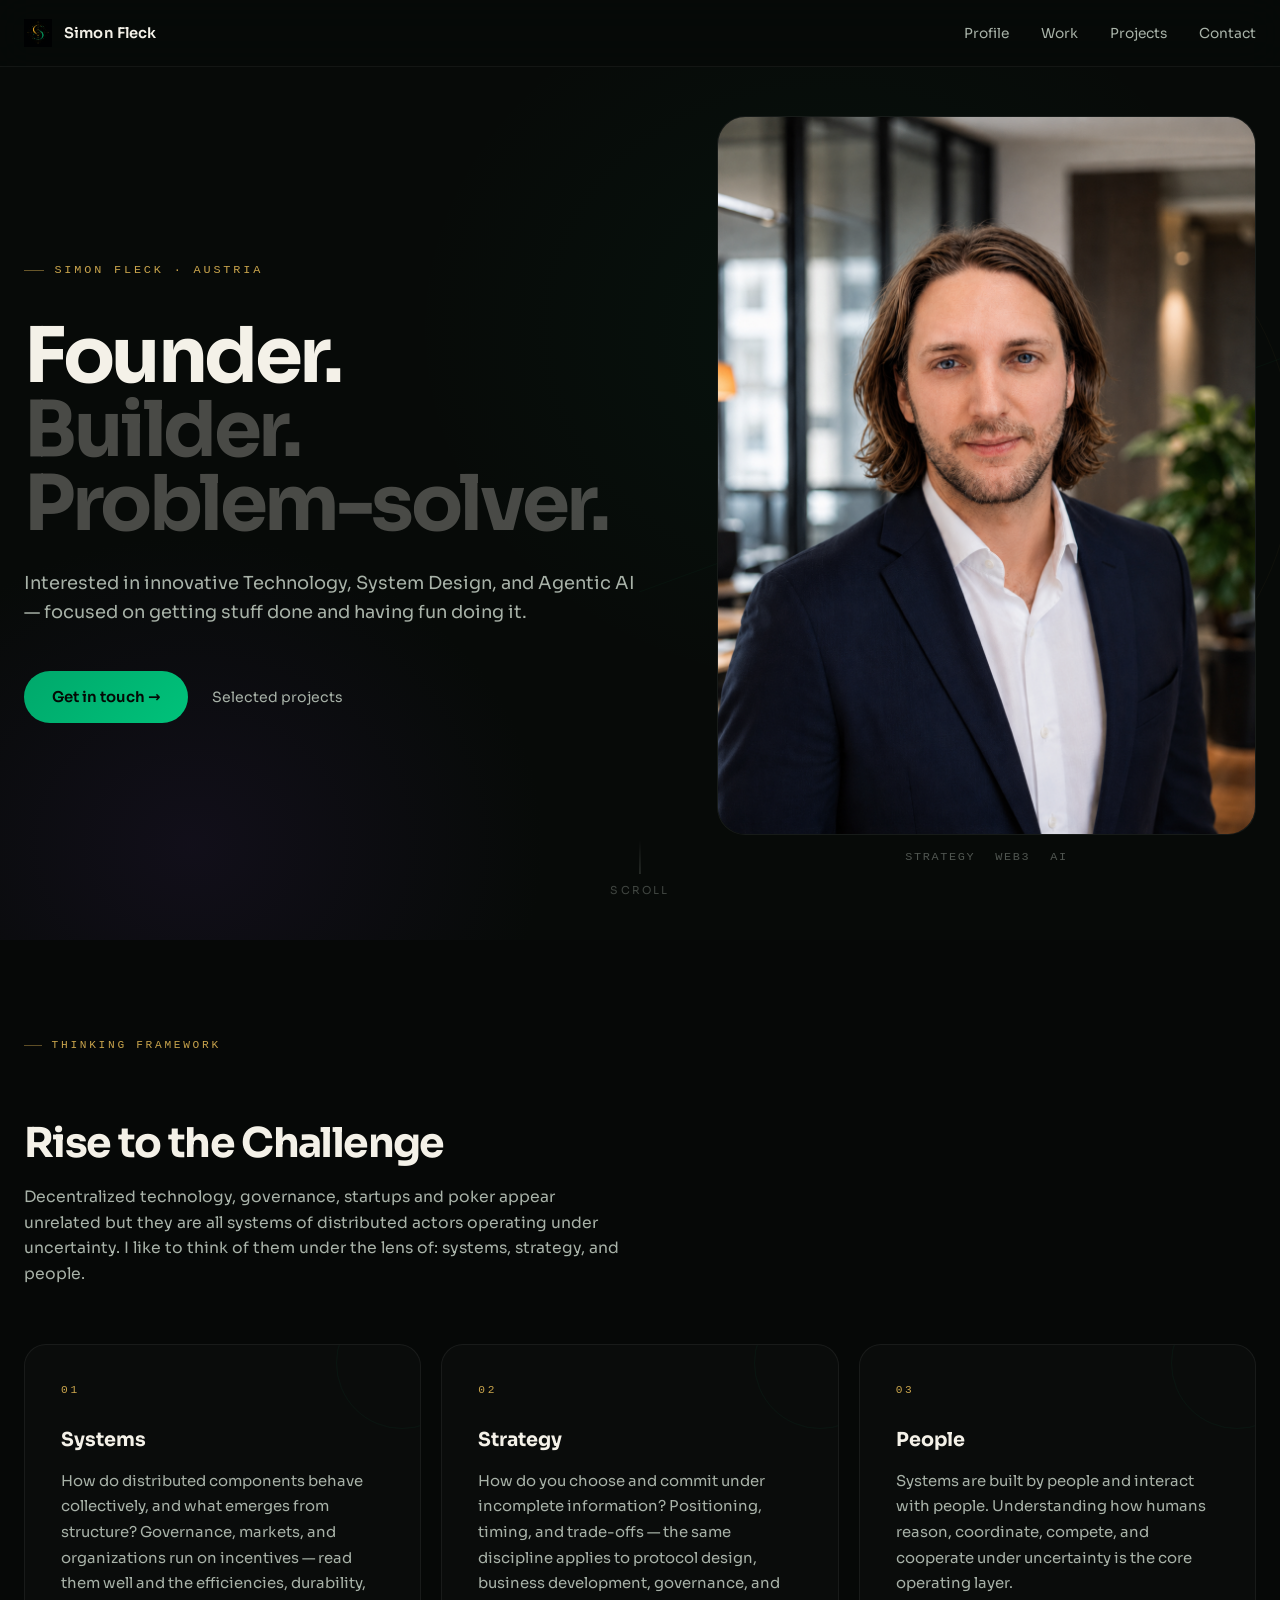
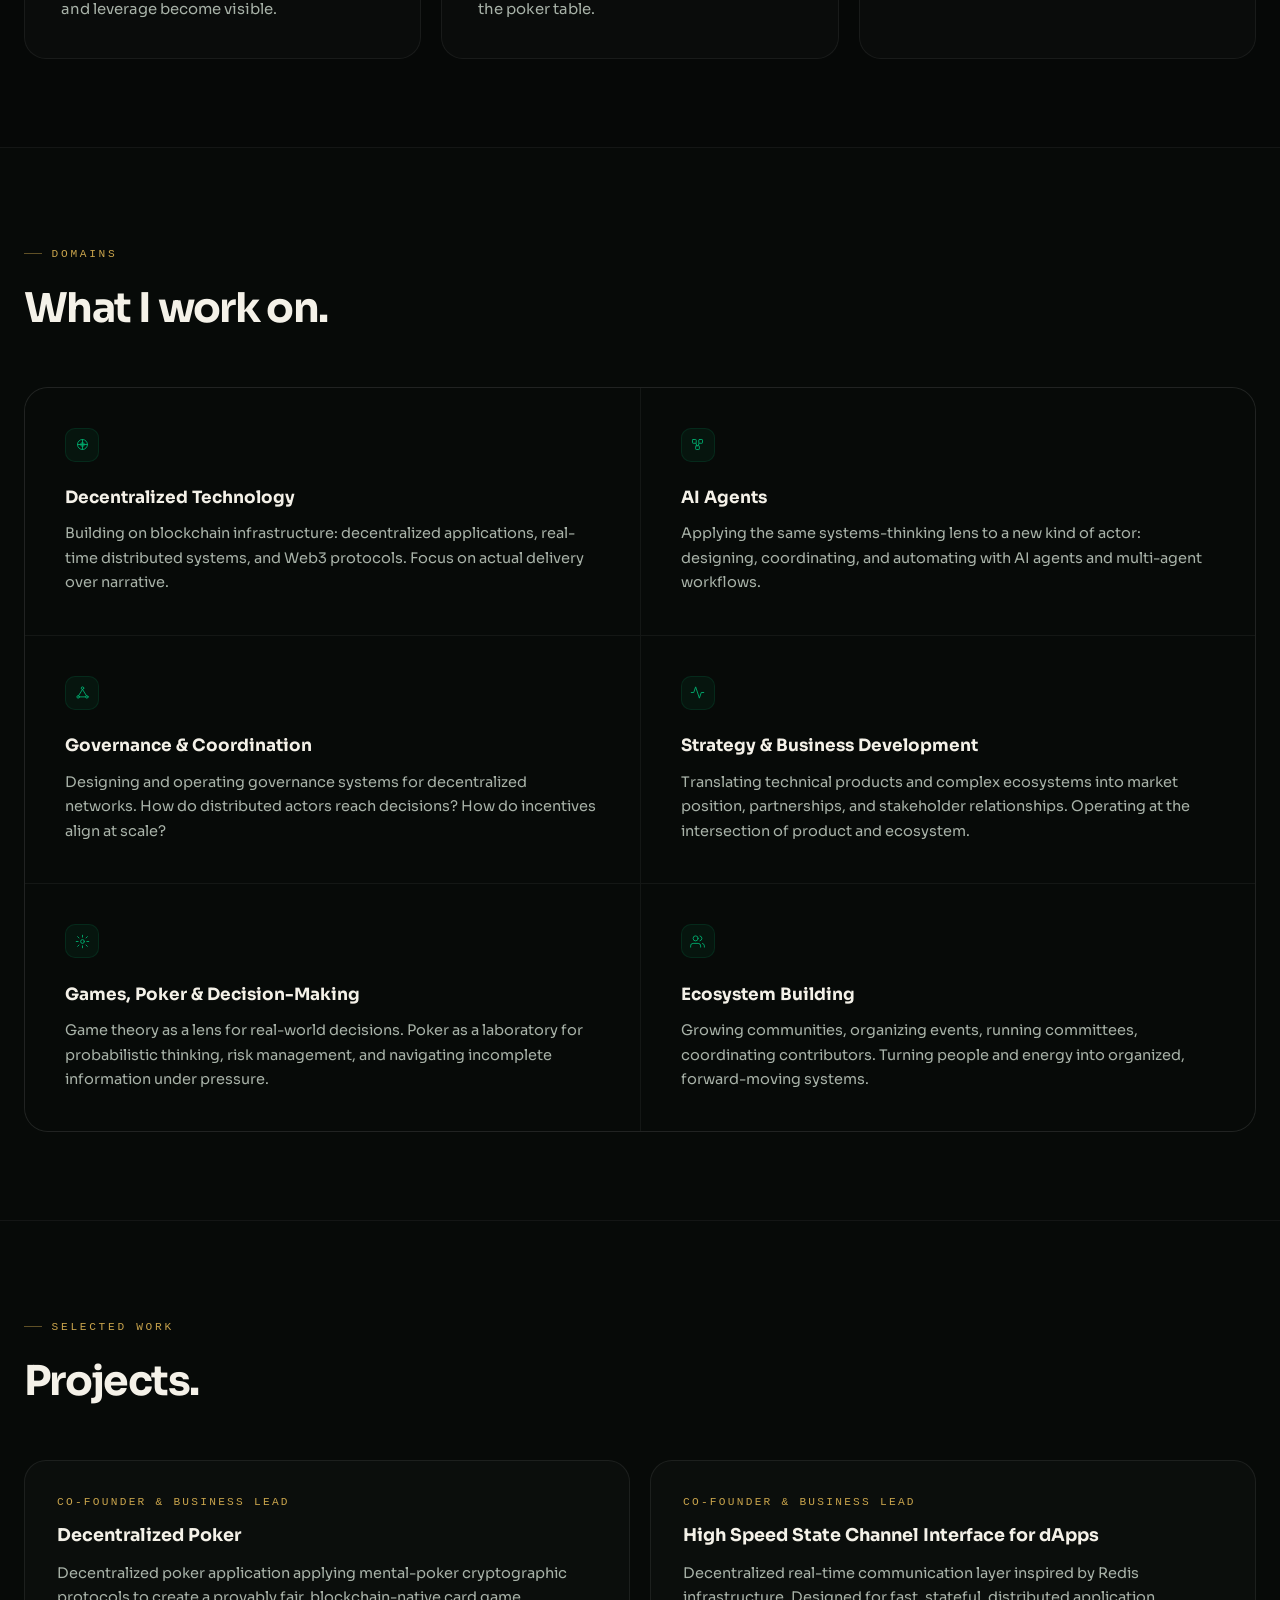
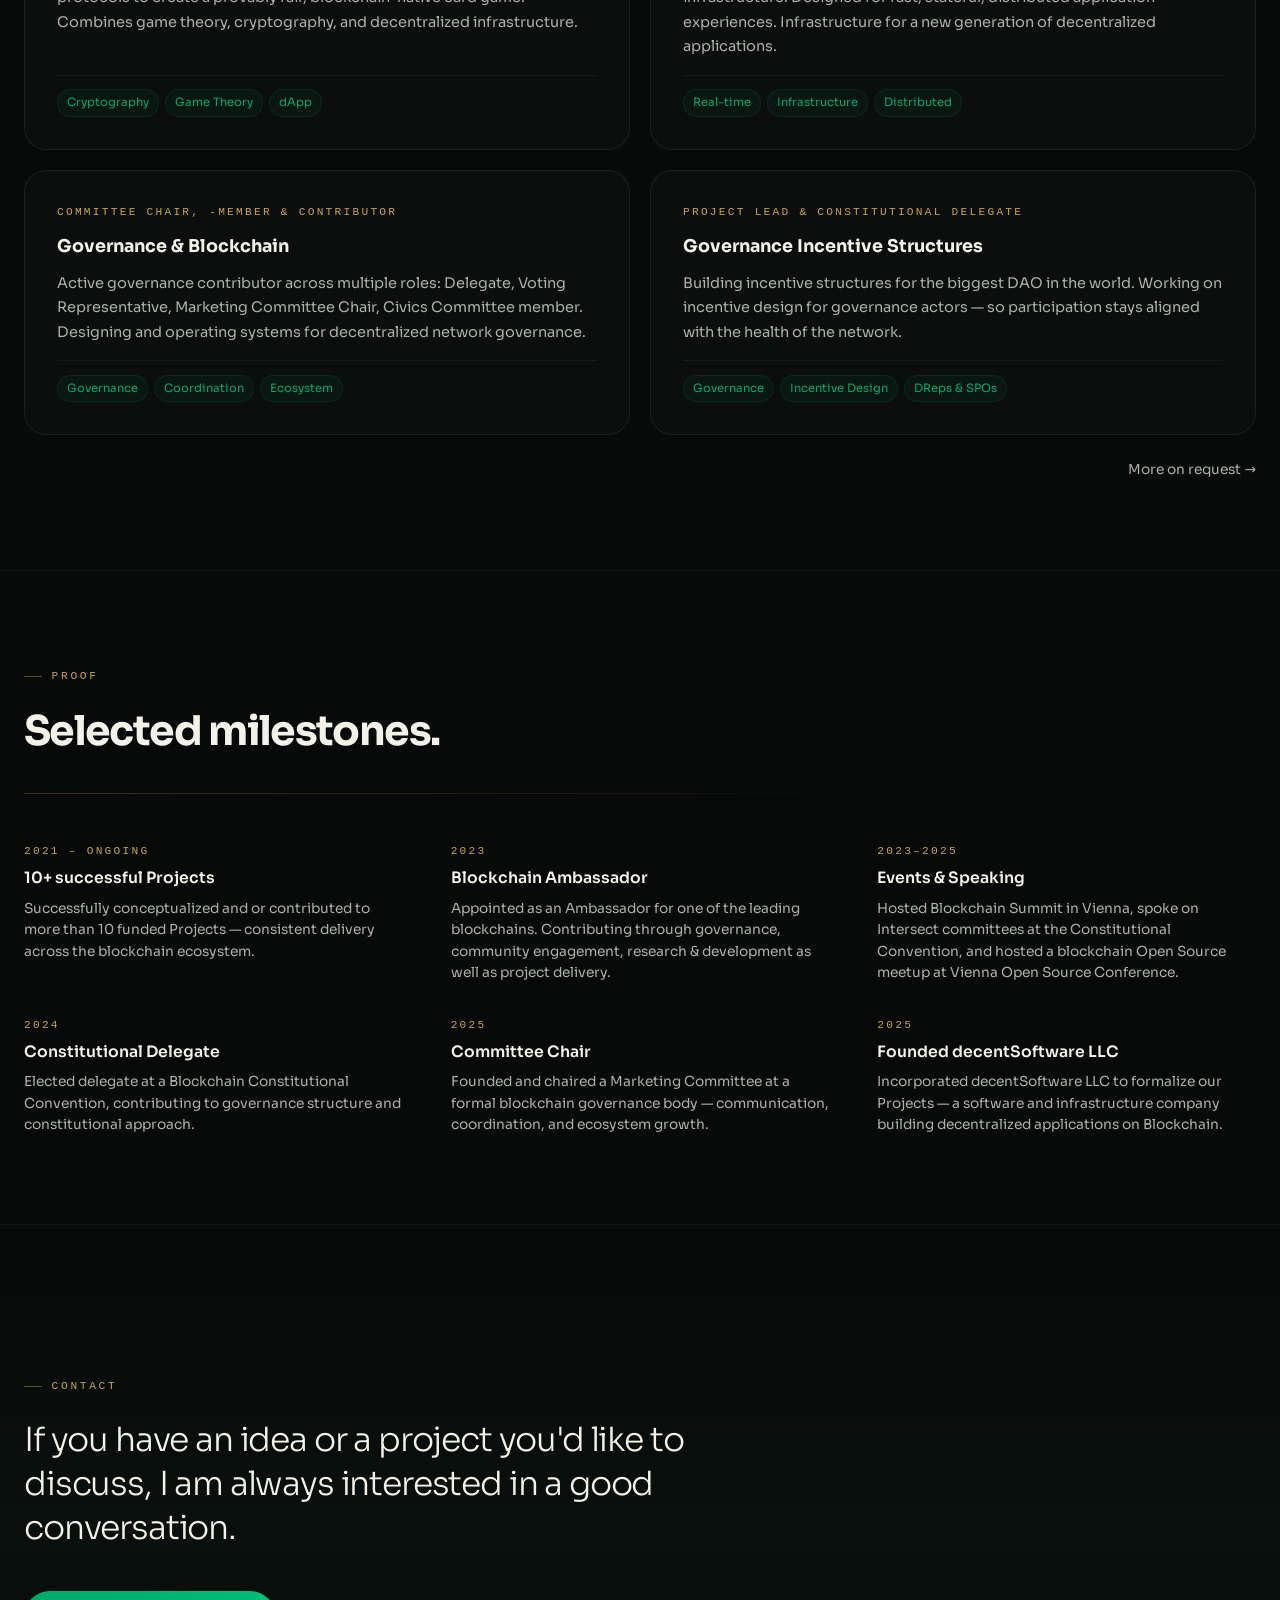
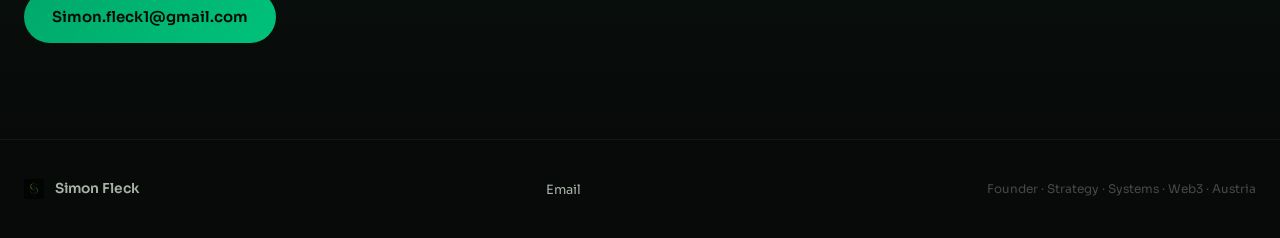
==== commit d72cf409: "Rework project copy and remove Delivery proof section Rename project cards, drop zkPoker view link, " ====
--- a/index.html
+++ b/index.html
@@ -200,7 +200,7 @@
         <div class="projects-grid">
           <div class="project-card">
             <span class="project-role">Co-founder &amp; Business Lead</span>
-            <h3>zkPoker</h3>
+            <h3>Decentralized Poker</h3>
             <p>Decentralized poker application applying mental-poker cryptographic protocols to create a provably fair, blockchain-native card game. Combines game theory, cryptography, and decentralized infrastructure.</p>
             <div class="project-footer">
               <div class="project-tags">
@@ -208,12 +208,11 @@
                 <span class="ptag">Game Theory</span>
                 <span class="ptag">dApp</span>
               </div>
-              <a class="project-link" href="https://app.zkpoker.io" target="_blank" rel="noopener">View →</a>
             </div>
           </div>
           <div class="project-card">
             <span class="project-role">Co-founder &amp; Business Lead</span>
-            <h3>DRED — Decentralized REDIS</h3>
+            <h3>High Speed State Channel Interface for dApps</h3>
             <p>Decentralized real-time communication layer inspired by Redis infrastructure. Designed for fast, stateful, distributed application experiences. Infrastructure for a new generation of decentralized applications.</p>
             <div class="project-footer">
               <div class="project-tags">
@@ -225,8 +224,8 @@
           </div>
           <div class="project-card">
             <span class="project-role">Committee Chair, -member &amp; Contributor</span>
-            <h3>Cardano Governance &amp; Intersect</h3>
-            <p>Active governance contributor across multiple roles: Constitutional Delegate, Voting DRep, Intersect Growth &amp; Marketing Committee Chair, CIVICS member. Designing and operating systems for decentralized network governance.</p>
+            <h3>Governance &amp; Blockchain</h3>
+            <p>Active governance contributor across multiple roles: Delegate, Voting Representative, Marketing Committee Chair, Civics Committee member. Designing and operating systems for decentralized network governance.</p>
             <div class="project-footer">
               <div class="project-tags">
                 <span class="ptag">Governance</span>
@@ -237,8 +236,8 @@
           </div>
           <div class="project-card">
             <span class="project-role">Project Lead &amp; Constitutional Delegate</span>
-            <h3>Cardano Governance Incentive Structures</h3>
-            <p>Building incentive structures for the biggest DAO in the world. Working on incentive design for Cardano's governance actors — DReps, Constitutional Committee members, Stake Pool Operators, and delegators — so participation stays aligned with the health of the network.</p>
+            <h3>Governance Incentive Structures</h3>
+            <p>Building incentive structures for the biggest DAO in the world. Working on incentive design for governance actors — so participation stays aligned with the health of the network.</p>
             <div class="project-footer">
               <div class="project-tags">
                 <span class="ptag">Governance</span>
@@ -263,33 +262,33 @@
         <div class="milestones-grid">
           <div class="milestone">
             <span class="milestone-year">2021 – ongoing</span>
-            <span class="milestone-title">10+ Catalyst Proposals</span>
-            <p class="milestone-desc">Successfully conceptualized and or contributed to more than 10 funded Catalyst proposals — consistent delivery across the Cardano ecosystem.</p>
+            <span class="milestone-title">10+ successful Projects</span>
+            <p class="milestone-desc">Successfully conceptualized and or contributed to more than 10 funded Projects — consistent delivery across the blockchain ecosystem.</p>
           </div>
           <div class="milestone">
             <span class="milestone-year">2023</span>
-            <span class="milestone-title">Cardano Ambassador</span>
-            <p class="milestone-desc">Appointed as Cardano Ambassador. Contributing through meetups, governance, community work, and educational formats.</p>
+            <span class="milestone-title">Blockchain Ambassador</span>
+            <p class="milestone-desc">Appointed as an Ambassador for one of the leading blockchains. Contributing through governance, community engagement, research & development as well as project delivery.</p>
           </div>
           <div class="milestone">
             <span class="milestone-year">2023–2025</span>
             <span class="milestone-title">Events &amp; Speaking</span>
-            <p class="milestone-desc">Hosted the Cardano Summit in Vienna, spoke on Intersect committees at the Constitutional Convention, and hosted the Cardano Open Source meetup at Vienna Open Source Conference.</p>
+            <p class="milestone-desc">Hosted Blockchain Summit in Vienna, spoke on Intersect committees at the Constitutional Convention, and hosted a blockchain Open Source meetup at Vienna Open Source Conference.</p>
           </div>
           <div class="milestone">
             <span class="milestone-year">2024</span>
             <span class="milestone-title">Constitutional Delegate</span>
-            <p class="milestone-desc">Elected delegate at the Cardano Constitutional Convention, contributing to governance structure and constitutional approach.</p>
+            <p class="milestone-desc">Elected delegate at a Blockchain Constitutional Convention, contributing to governance structure and constitutional approach.</p>
           </div>
           <div class="milestone">
             <span class="milestone-year">2025</span>
-            <span class="milestone-title">Intersect Committee Chair</span>
-            <p class="milestone-desc">Founded and chaired the Growth &amp; Marketing Committee at Intersect — communication, coordination, and ecosystem growth.</p>
+            <span class="milestone-title">Committee Chair</span>
+            <p class="milestone-desc">Founded and chaired a Marketing Committee at a formal blockchain governance body — communication, coordination, and ecosystem growth.</p>
           </div>
           <div class="milestone">
             <span class="milestone-year">2025</span>
             <span class="milestone-title">Founded decentSoftware LLC</span>
-            <p class="milestone-desc">Incorporated decentSoftware LLC to formalize Cardano After Dark — a software and infrastructure company building decentralized applications on Cardano.</p>
+            <p class="milestone-desc">Incorporated decentSoftware LLC to formalize our Projects — a software and infrastructure company building decentralized applications on Blockchain.</p>
           </div>
         </div>
       </div>
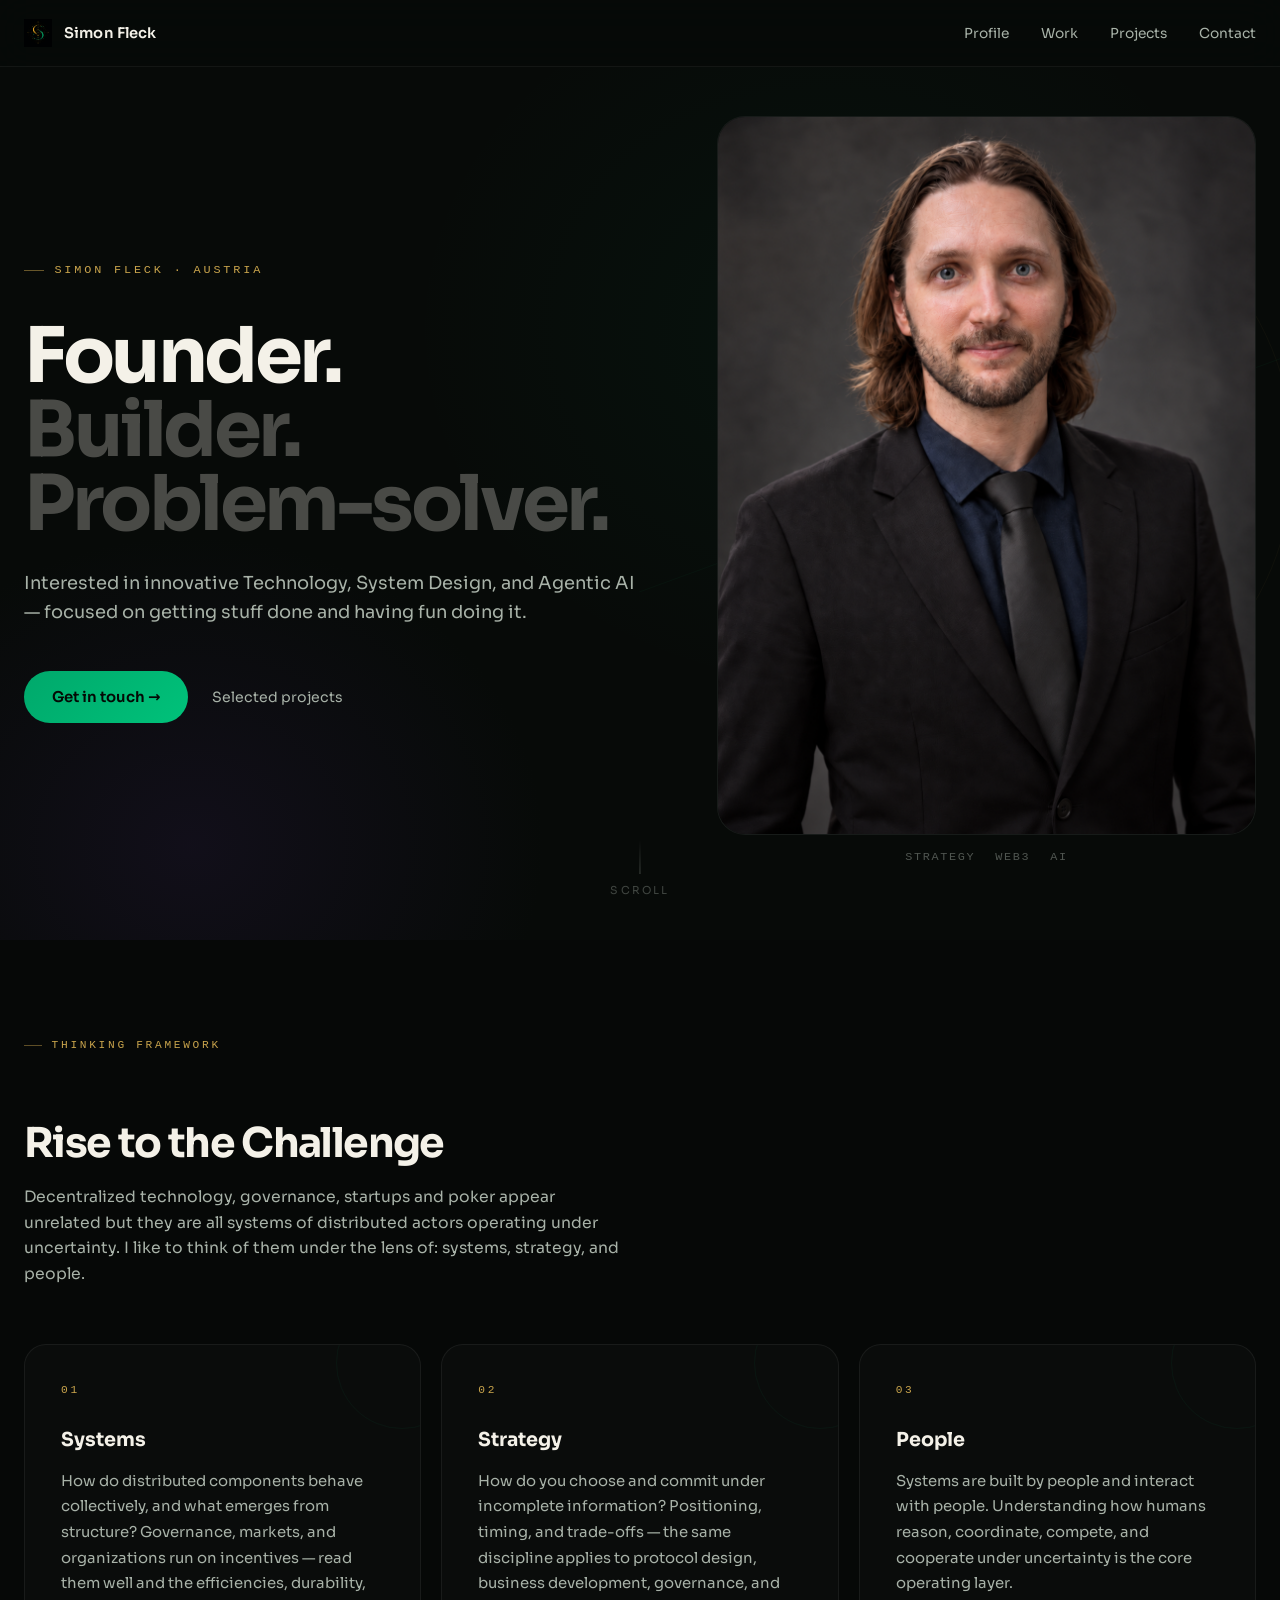
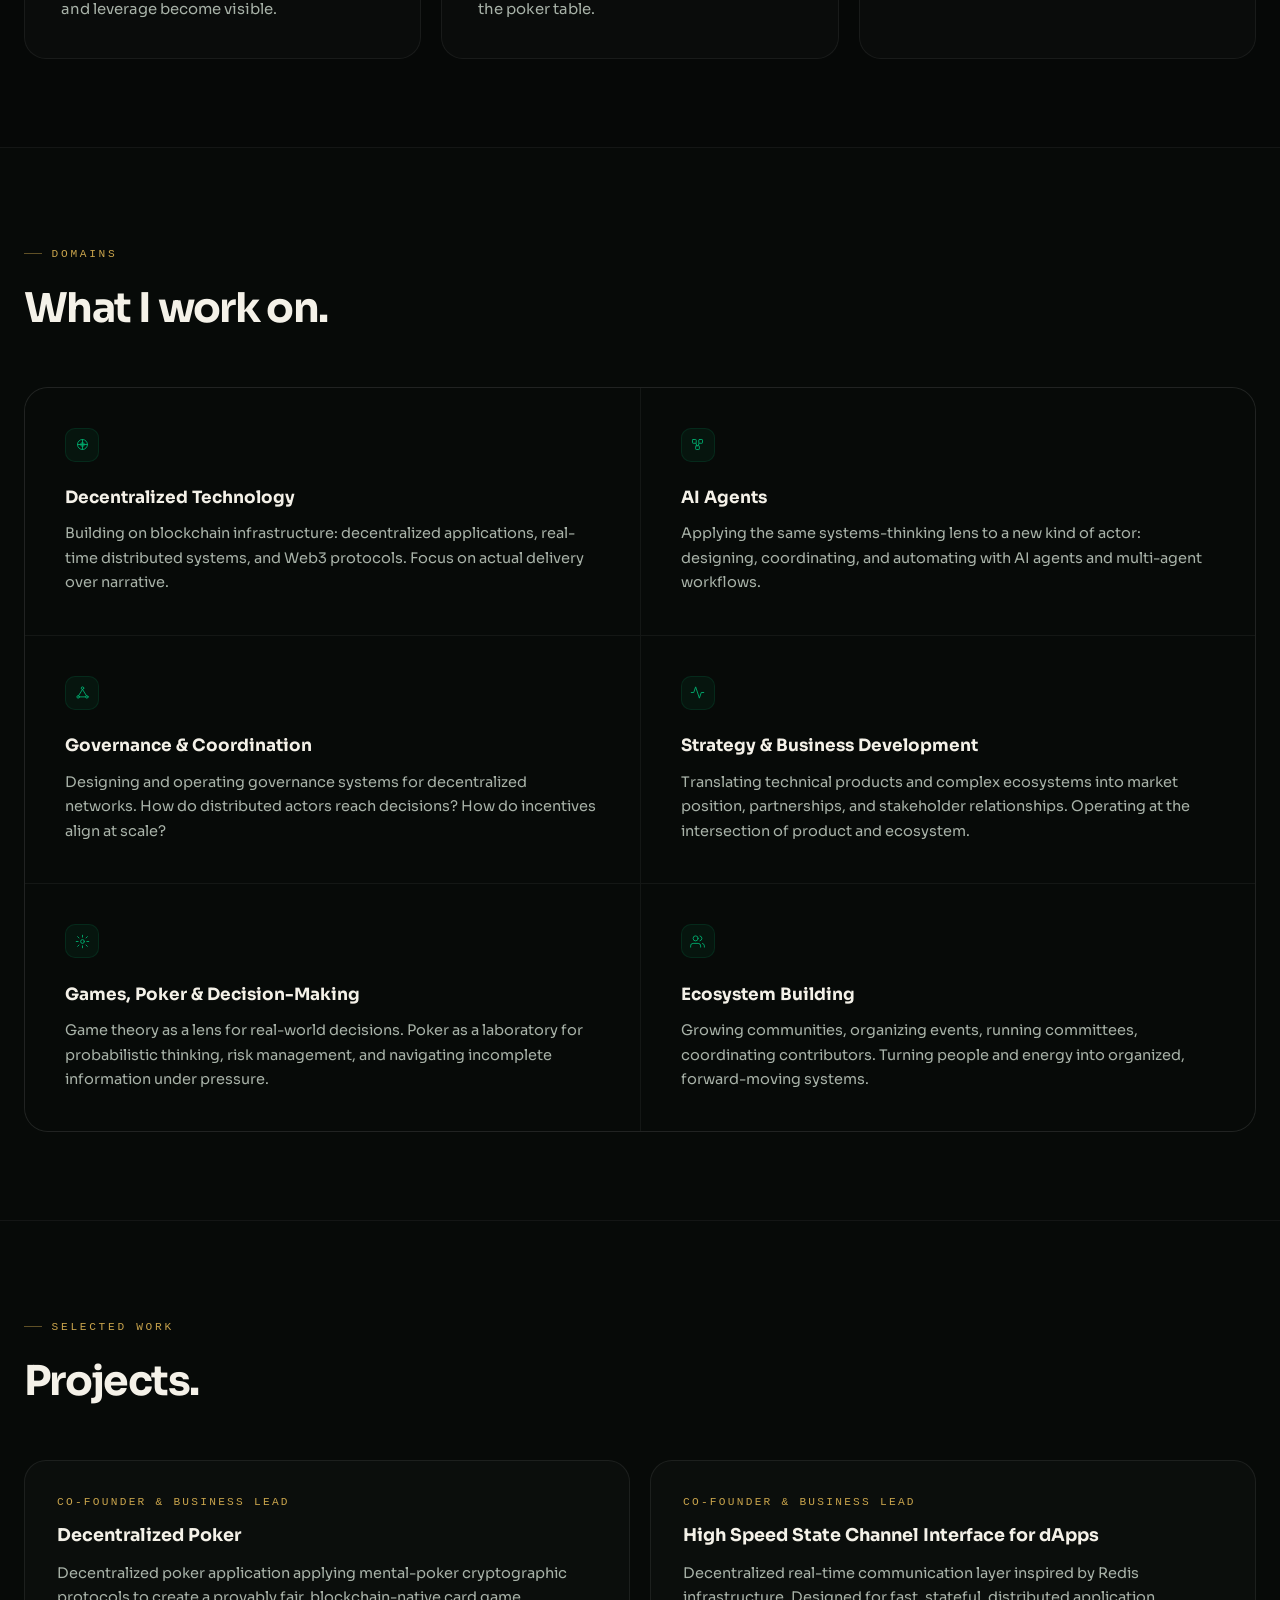
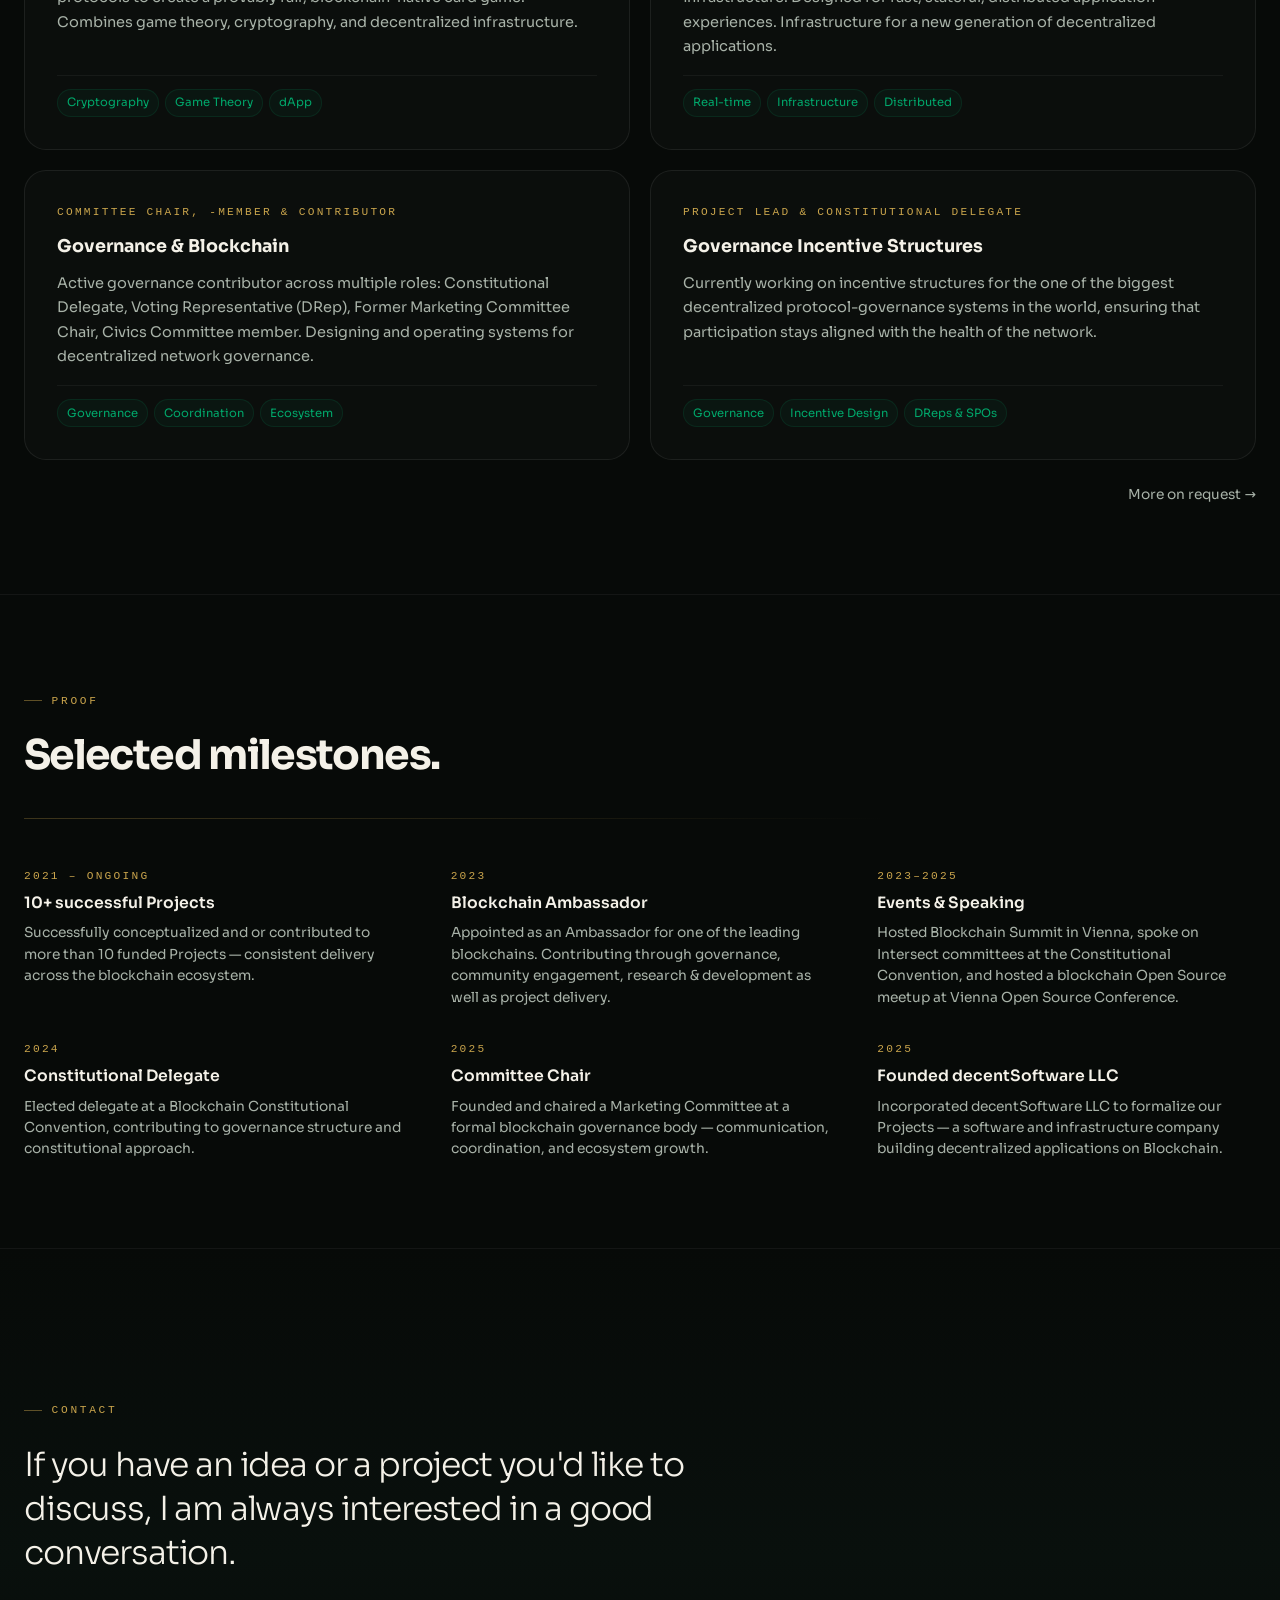
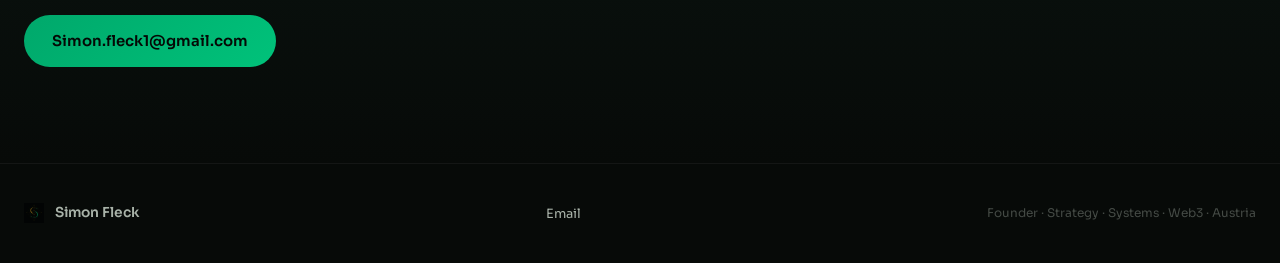
==== commit 92a86e39: "Swap hero portrait to new photo and refresh profile copy - Point main page portrait at public/photos" ====
--- a/index.html
+++ b/index.html
@@ -68,7 +68,7 @@
         <!-- Portrait slot -->
         <div>
           <div class="photo-slot hero-portrait">
-            <img src="public/photos/portrait.png" alt="Simon Fleck" />
+            <img src="public/photos/portrait1.png" alt="Simon Fleck" />
           </div>
           <div class="hero-meta">
             <span class="hero-meta-item">Strategy</span>
@@ -225,7 +225,7 @@
           <div class="project-card">
             <span class="project-role">Committee Chair, -member &amp; Contributor</span>
             <h3>Governance &amp; Blockchain</h3>
-            <p>Active governance contributor across multiple roles: Delegate, Voting Representative, Marketing Committee Chair, Civics Committee member. Designing and operating systems for decentralized network governance.</p>
+            <p>Active governance contributor across multiple roles: Constitutional Delegate, Voting Representative (DRep), Former Marketing Committee Chair, Civics Committee member. Designing and operating systems for decentralized network governance.</p>
             <div class="project-footer">
               <div class="project-tags">
                 <span class="ptag">Governance</span>
@@ -237,7 +237,7 @@
           <div class="project-card">
             <span class="project-role">Project Lead &amp; Constitutional Delegate</span>
             <h3>Governance Incentive Structures</h3>
-            <p>Building incentive structures for the biggest DAO in the world. Working on incentive design for governance actors — so participation stays aligned with the health of the network.</p>
+            <p>Currently working on incentive structures for the one of the biggest decentralized protocol-governance systems in the world, ensuring that participation stays aligned with the health of the network.</p>
             <div class="project-footer">
               <div class="project-tags">
                 <span class="ptag">Governance</span>
